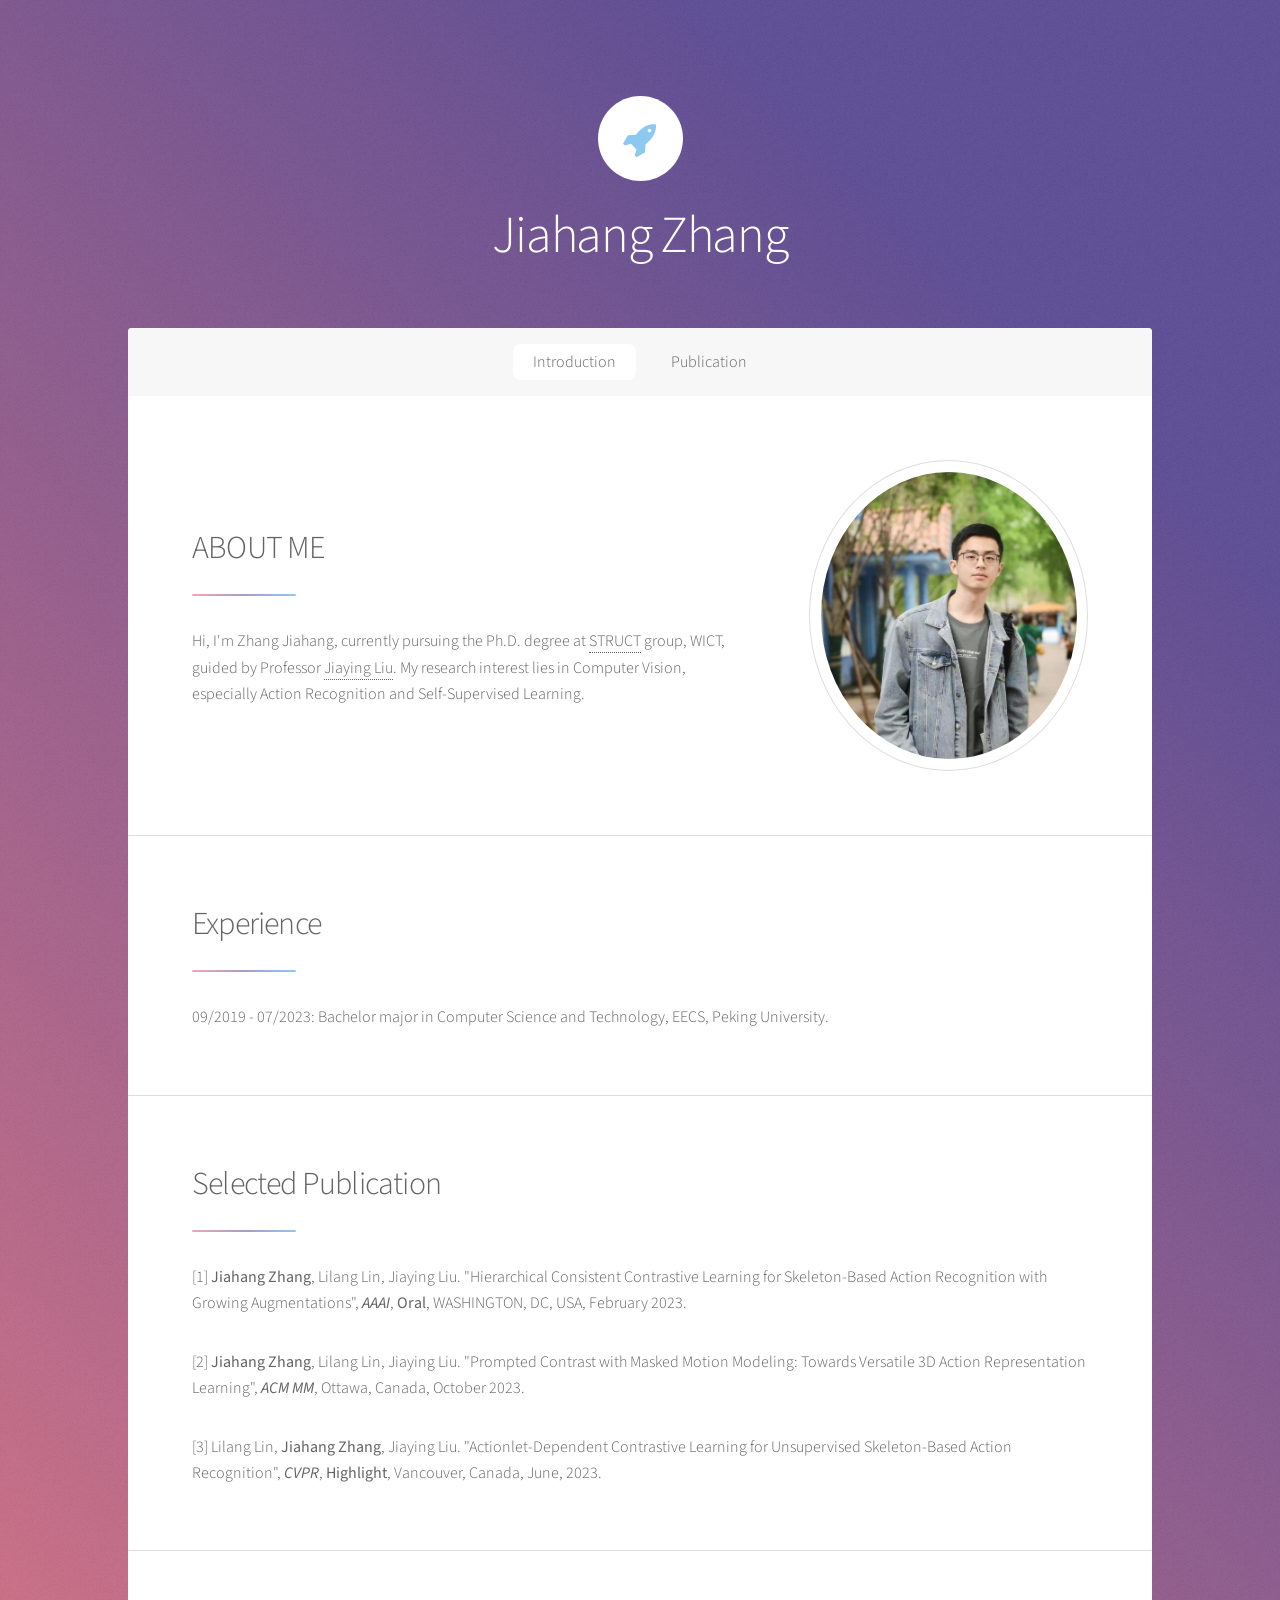
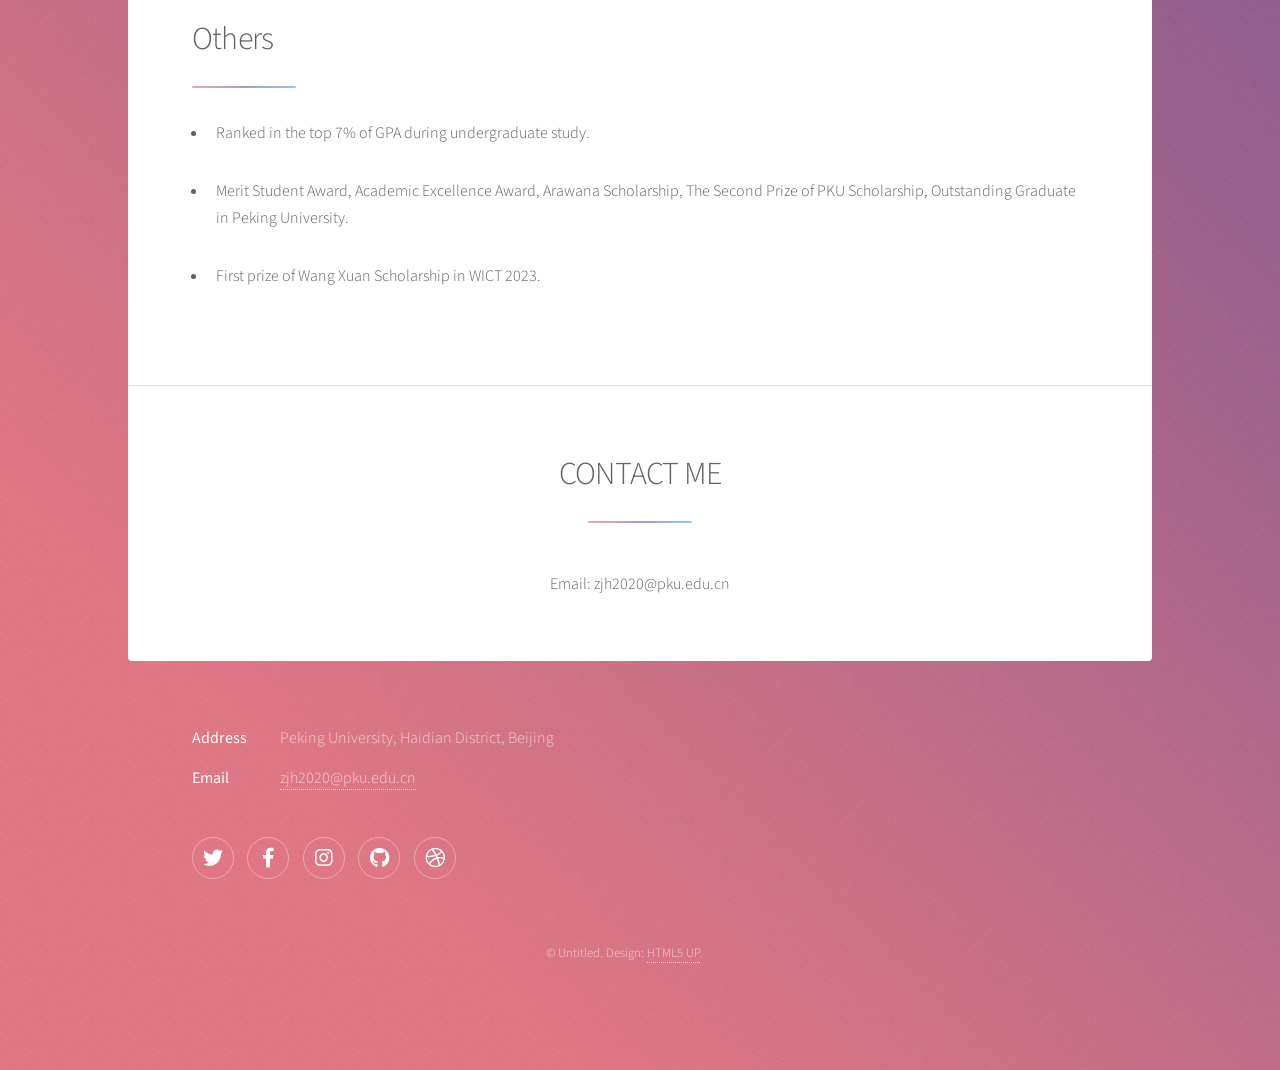
==== index.html @ 2fd0ac74 "add img" ====
<!DOCTYPE HTML>
<!--
	Stellar by HTML5 UP
	html5up.net | @ajlkn
	Free for personal and commercial use under the CCA 3.0 license (html5up.net/license)
-->
<html>
	<head>
		<title>Jiahang Zhang (张佳航) - PKU</title>
		<meta charset="utf-8" />
		<meta name="viewport" content="width=device-width, initial-scale=1, user-scalable=no" />
		<link rel="stylesheet" href="assets/css/main.css" />
		<noscript><link rel="stylesheet" href="assets/css/noscript.css" /></noscript>
	</head>
	<body class="is-preload">

		<!-- Wrapper -->
			<div id="wrapper">

				<!-- Header -->
					<header id="header" class="alt">
						<span class="logo"><img src="images/logo.svg" alt="" /></span>
						<h1>Jiahang Zhang</h1>
					</header>

				<!-- Nav -->
					<nav id="nav">
						<ul>
							<li><a href="#intro" class="active">Introduction</a></li>
							<li><a href="#pub" class="active">Publication</a></li>
						</ul>
					</nav>


				<!-- Main -->
					<div id="main">

						<!-- Introduction -->
							<section id="intro" class="main">
								<div class="spotlight">
									<div class="content">
										<header class="major">
											<h2>ABOUT ME</h2>
										</header>
										<p>Hi, I'm Zhang Jiahang, currently pursuing the Ph.D. degree at <a href="http://www.wict.pku.edu.cn/struct/">STRUCT</a> group, WICT, guided by Professor <a href="http://www.wict.pku.edu.cn/struct/people/liujiaying.html">Jiaying Liu</a>. My research interest lies in Computer Vision, especially Action Recognition and Self-Supervised Learning. </p>

									</div>
									<span class="image"><img src="images/zjh.jpg" alt="" /></span>
								</div>
							</section>
							
							<section id="exp" class="main">
								<div class="spotlight">
									<div class="content">
										<header class="major">
											<h2>Experience</h2>
										</header>
										<p>09/2019 - 07/2023: Bachelor major in Computer Science and Technology, EECS, Peking University.
										</p>
									</div>
								</div>
							</section>

							<!-- Publication -->
							<section id="pub" class="main">
								<div class="spotlight">
									<div class="content">
										<header class="major">
											<h2>Selected Publication</h2>
										</header>
										<p>[1] <b>Jiahang Zhang</b>, Lilang Lin, Jiaying Liu. "Hierarchical Consistent Contrastive Learning for Skeleton-Based Action Recognition with Growing Augmentations", <i> <b>AAAI</b></i>, <b>Oral</b>, WASHINGTON, DC, USA, February 2023.</p>

										<p>[2] <b>Jiahang Zhang</b>, Lilang Lin, Jiaying Liu. "Prompted Contrast with Masked Motion Modeling: Towards Versatile 3D Action Representation Learning", <i> <b>ACM MM</b></i>, Ottawa, Canada, October 2023.</p>

										<p>[3] Lilang Lin, <b>Jiahang Zhang</b>, Jiaying Liu. "Actionlet-Dependent Contrastive Learning for Unsupervised Skeleton-Based Action Recognition", <i> <b>CVPR</b></i>, <b>Highlight</b>, Vancouver, Canada, June, 2023.</p>


									</div>
									
								</div>
							</section>
							<section id="others" class="main">
								<div class="spotlight">
									<div class="content">
										<header class="major">
											<h2>Others</h2>
										</header>
										<ul>
											<li>
												<p>
													Ranked in the top 7% of GPA during undergraduate study.
												</p>
											</li>
											<li>
												<p>
													Merit Student Award, Academic Excellence Award, Arawana Scholarship, The Second Prize of PKU Scholarship, Outstanding Graduate in Peking University.
												</p>
											</li>
											<li>
												<p>
													First prize of Wang Xuan Scholarship in WICT 2023.
												</p>
											</li>

										</ul>
									</div>
								</div>
							</section>
						<!-- First Section -->
							<section id="first" class="main special">
								<header class="major">
									<h2>CONTACT ME</h2>
								</header>
								<p>Email: zjh2020@pku.edu.cn</p>
							</section>
				    </div>
				<!-- Footer -->
					<footer id="footer">
						<section>
							<dl class="alt">
								<dt>Address</dt>
								<dd>Peking University, Haidian District, Beijing</dd>
								<dt>Email</dt>
								<dd><a href="#">zjh2020@pku.edu.cn </a></dd>
							</dl>
							<ul class="icons">
								<li><a href="#" class="icon brands fa-twitter alt"><span class="label">Twitter</span></a></li>
								<li><a href="#" class="icon brands fa-facebook-f alt"><span class="label">Facebook</span></a></li>
								<li><a href="#" class="icon brands fa-instagram alt"><span class="label">Instagram</span></a></li>
								<li><a href="https://github.com/JHang2020?tab=repositories" class="icon brands fa-github alt"><span class="label">GitHub</span></a></li>
								<li><a href="#" class="icon brands fa-dribbble alt"><span class="label">Dribbble</span></a></li>
							</ul>
						</section>
						<p class="copyright">&copy; Untitled. Design: <a href="https://html5up.net">HTML5 UP</a>.</p>
					</footer>

			</div>

		<!-- Scripts -->
			<script src="assets/js/jquery.min.js"></script>
			<script src="assets/js/jquery.scrollex.min.js"></script>
			<script src="assets/js/jquery.scrolly.min.js"></script>
			<script src="assets/js/browser.min.js"></script>
			<script src="assets/js/breakpoints.min.js"></script>
			<script src="assets/js/util.js"></script>
			<script src="assets/js/main.js"></script>
			
	</body>
</html>
---- assets/css/main.css ----
@import url(fontawesome-all.min.css);
@import 'https://fonts.googleapis.com/css?family=Source+Sans+Pro:300,400';

/*
	Stellar by HTML5 UP
	html5up.net | @ajlkn
	Free for personal and commercial use under the CCA 3.0 license (html5up.net/license)
*/

html, body, div, span, applet, object,
iframe, h1, h2, h3, h4, h5, h6, p, blockquote,
pre, a, abbr, acronym, address, big, cite,
code, del, dfn, em, img, ins, kbd, q, s, samp,
small, strike, strong, sub, sup, tt, var, b,
u, i, center, dl, dt, dd, ol, ul, li, fieldset,
form, label, legend, table, caption, tbody,
tfoot, thead, tr, th, td, article, aside,
canvas, details, embed, figure, figcaption,
footer, header, hgroup, menu, nav, output, ruby,
section, summary, time, mark, audio, video {
	margin: 0;
	padding: 0;
	border: 0;
	font-size: 100%;
	font: inherit;
	vertical-align: baseline;}

article, aside, details, figcaption, figure,
footer, header, hgroup, menu, nav, section {
	display: block;}

body {
	line-height: 1;
}

ol, ul {
	list-style: none;
}

blockquote, q {
	quotes: none;
}

	blockquote:before, blockquote:after, q:before, q:after {
		content: '';
		content: none;
	}

table {
	border-collapse: collapse;
	border-spacing: 0;
}

body {
	-webkit-text-size-adjust: none;
}

mark {
	background-color: transparent;
	color: inherit;
}

input::-moz-focus-inner {
	border: 0;
	padding: 0;
}

input, select, textarea {
	-moz-appearance: none;
	-webkit-appearance: none;
	-ms-appearance: none;
	appearance: none;
}

/* Basic */

	@-ms-viewport {
		width: device-width;
	}

	body {
		-ms-overflow-style: scrollbar;
	}

	@media screen and (max-width: 480px) {

		html, body {
			min-width: 320px;
		}

	}

	html {
		box-sizing: border-box;
	}

	*, *:before, *:after {
		box-sizing: inherit;
	}

	body {
		background-color: #935d8c;
		background-image: url("images/overlay.png"), -moz-linear-gradient(45deg, #e37682 15%, #5f4d93 85%);
		background-image: url("images/overlay.png"), -webkit-linear-gradient(45deg, #e37682 15%, #5f4d93 85%);
		background-image: url("images/overlay.png"), -ms-linear-gradient(45deg, #e37682 15%, #5f4d93 85%);
		background-image: url("images/overlay.png"), linear-gradient(45deg, #e37682 15%, #5f4d93 85%);
	}

		body.is-preload *, body.is-preload *:before, body.is-preload *:after {
			-moz-animation: none !important;
			-webkit-animation: none !important;
			-ms-animation: none !important;
			animation: none !important;
			-moz-transition: none !important;
			-webkit-transition: none !important;
			-ms-transition: none !important;
			transition: none !important;
		}

/* Type */

	body {
		background-color: #935d8c;
		color: rgba(255, 255, 255, 0.65);
	}

	body, input, select, textarea {
		font-family: "Source Sans Pro", Helvetica, sans-serif;
		font-size: 17pt;
		font-weight: 300;
		line-height: 1.65;
	}

		@media screen and (max-width: 1680px) {

			body, input, select, textarea {
				font-size: 14pt;
			}

		}

		@media screen and (max-width: 1280px) {

			body, input, select, textarea {
				font-size: 12pt;
			}

		}

		@media screen and (max-width: 360px) {

			body, input, select, textarea {
				font-size: 11pt;
			}

		}

	a {
		-moz-transition: color 0.2s ease, border-bottom 0.2s ease;
		-webkit-transition: color 0.2s ease, border-bottom 0.2s ease;
		-ms-transition: color 0.2s ease, border-bottom 0.2s ease;
		transition: color 0.2s ease, border-bottom 0.2s ease;
		text-decoration: none;
		border-bottom: dotted 1px;
		color: inherit;
	}

		a:hover {
			border-bottom-color: transparent;
		}

	strong, b {
		font-weight: 400;
	}

	em, i {
		font-style: italic;
	}

	p {
		margin: 0 0 2em 0;
	}

		p.content {
			-moz-columns: 20em 2;
			-webkit-columns: 20em 2;
			-ms-columns: 20em 2;
			columns: 20em 2;
			-moz-column-gap: 2em;
			-webkit-column-gap: 2em;
			-ms-column-gap: 2em;
			column-gap: 2em;
			text-align: justify;
		}

	h1, h2, h3, h4, h5, h6 {
		font-weight: 300;
		line-height: 1.5;
		margin: 0 0 0.7em 0;
		letter-spacing: -0.025em;
	}

		h1 a, h2 a, h3 a, h4 a, h5 a, h6 a {
			color: inherit;
			text-decoration: none;
		}

	h1 {
		font-size: 2.5em;
		line-height: 1.2;
	}

	h2 {
		font-size: 1.5em;
	}

	h3 {
		font-size: 1.25em;
	}

	h4 {
		font-size: 1.1em;
	}

	h5 {
		font-size: 0.9em;
	}

	h6 {
		font-size: 0.7em;
	}

	@media screen and (max-width: 736px) {

		h1 {
			font-size: 2em;
		}

	}

	sub {
		font-size: 0.8em;
		position: relative;
		top: 0.5em;
	}

	sup {
		font-size: 0.8em;
		position: relative;
		top: -0.5em;
	}

	blockquote {
		border-left: solid 4px;
		font-style: italic;
		margin: 0 0 2em 0;
		padding: 0.5em 0 0.5em 2em;
	}

	code {
		border-radius: 8px;
		border: solid 1px;
		font-family: "Courier New", monospace;
		font-size: 0.9em;
		margin: 0 0.25em;
		padding: 0.25em 0.65em;
	}

	pre {
		-webkit-overflow-scrolling: touch;
		font-family: "Courier New", monospace;
		font-size: 0.9em;
		margin: 0 0 2em 0;
	}

		pre code {
			display: block;
			line-height: 1.75;
			padding: 1em 1.5em;
			overflow-x: auto;
		}

	hr {
		border: 0;
		border-bottom: solid 1px;
		margin: 2em 0;
	}

		hr.major {
			margin: 3em 0;
		}

	.align-left {
		text-align: left;
	}

	.align-center {
		text-align: center;
	}

	.align-right {
		text-align: right;
	}

	input, select, textarea {
		color: #ffffff;
	}

	a:hover {
		color: #ffffff;
	}

	strong, b {
		color: #ffffff;
	}

	h1, h2, h3, h4, h5, h6 {
		color: #ffffff;
	}

	blockquote {
		border-left-color: rgba(255, 255, 255, 0.35);
	}

	code {
		background: rgba(255, 255, 255, 0.075);
		border-color: rgba(255, 255, 255, 0.35);
	}

	hr {
		border-bottom-color: rgba(255, 255, 255, 0.35);
	}

/* Row */

	.row {
		display: flex;
		flex-wrap: wrap;
		box-sizing: border-box;
		align-items: stretch;
	}

		.row > * {
			box-sizing: border-box;
		}

		.row.gtr-uniform > * > :last-child {
			margin-bottom: 0;
		}

		.row.aln-left {
			justify-content: flex-start;
		}

		.row.aln-center {
			justify-content: center;
		}

		.row.aln-right {
			justify-content: flex-end;
		}

		.row.aln-top {
			align-items: flex-start;
		}

		.row.aln-middle {
			align-items: center;
		}

		.row.aln-bottom {
			align-items: flex-end;
		}

		.row > .imp {
			order: -1;
		}

		.row > .col-1 {
			width: 8.33333%;
		}

		.row > .off-1 {
			margin-left: 8.33333%;
		}

		.row > .col-2 {
			width: 16.66667%;
		}

		.row > .off-2 {
			margin-left: 16.66667%;
		}

		.row > .col-3 {
			width: 25%;
		}

		.row > .off-3 {
			margin-left: 25%;
		}

		.row > .col-4 {
			width: 33.33333%;
		}

		.row > .off-4 {
			margin-left: 33.33333%;
		}

		.row > .col-5 {
			width: 41.66667%;
		}

		.row > .off-5 {
			margin-left: 41.66667%;
		}

		.row > .col-6 {
			width: 50%;
		}

		.row > .off-6 {
			margin-left: 50%;
		}

		.row > .col-7 {
			width: 58.33333%;
		}

		.row > .off-7 {
			margin-left: 58.33333%;
		}

		.row > .col-8 {
			width: 66.66667%;
		}

		.row > .off-8 {
			margin-left: 66.66667%;
		}

		.row > .col-9 {
			width: 75%;
		}

		.row > .off-9 {
			margin-left: 75%;
		}

		.row > .col-10 {
			width: 83.33333%;
		}

		.row > .off-10 {
			margin-left: 83.33333%;
		}

		.row > .col-11 {
			width: 91.66667%;
		}

		.row > .off-11 {
			margin-left: 91.66667%;
		}

		.row > .col-12 {
			width: 100%;
		}

		.row > .off-12 {
			margin-left: 100%;
		}

		.row.gtr-0 {
			margin-top: 0;
			margin-left: 0em;
		}

			.row.gtr-0 > * {
				padding: 0 0 0 0em;
			}

			.row.gtr-0.gtr-uniform {
				margin-top: 0em;
			}

				.row.gtr-0.gtr-uniform > * {
					padding-top: 0em;
				}

		.row.gtr-25 {
			margin-top: 0;
			margin-left: -0.375em;
		}

			.row.gtr-25 > * {
				padding: 0 0 0 0.375em;
			}

			.row.gtr-25.gtr-uniform {
				margin-top: -0.375em;
			}

				.row.gtr-25.gtr-uniform > * {
					padding-top: 0.375em;
				}

		.row.gtr-50 {
			margin-top: 0;
			margin-left: -0.75em;
		}

			.row.gtr-50 > * {
				padding: 0 0 0 0.75em;
			}

			.row.gtr-50.gtr-uniform {
				margin-top: -0.75em;
			}

				.row.gtr-50.gtr-uniform > * {
					padding-top: 0.75em;
				}

		.row {
			margin-top: 0;
			margin-left: -1.5em;
		}

			.row > * {
				padding: 0 0 0 1.5em;
			}

			.row.gtr-uniform {
				margin-top: -1.5em;
			}

				.row.gtr-uniform > * {
					padding-top: 1.5em;
				}

		.row.gtr-150 {
			margin-top: 0;
			margin-left: -2.25em;
		}

			.row.gtr-150 > * {
				padding: 0 0 0 2.25em;
			}

			.row.gtr-150.gtr-uniform {
				margin-top: -2.25em;
			}

				.row.gtr-150.gtr-uniform > * {
					padding-top: 2.25em;
				}

		.row.gtr-200 {
			margin-top: 0;
			margin-left: -3em;
		}

			.row.gtr-200 > * {
				padding: 0 0 0 3em;
			}

			.row.gtr-200.gtr-uniform {
				margin-top: -3em;
			}

				.row.gtr-200.gtr-uniform > * {
					padding-top: 3em;
				}

		@media screen and (max-width: 1680px) {

			.row {
				display: flex;
				flex-wrap: wrap;
				box-sizing: border-box;
				align-items: stretch;
			}

				.row > * {
					box-sizing: border-box;
				}

				.row.gtr-uniform > * > :last-child {
					margin-bottom: 0;
				}

				.row.aln-left {
					justify-content: flex-start;
				}

				.row.aln-center {
					justify-content: center;
				}

				.row.aln-right {
					justify-content: flex-end;
				}

				.row.aln-top {
					align-items: flex-start;
				}

				.row.aln-middle {
					align-items: center;
				}

				.row.aln-bottom {
					align-items: flex-end;
				}

				.row > .imp-xlarge {
					order: -1;
				}

				.row > .col-1-xlarge {
					width: 8.33333%;
				}

				.row > .off-1-xlarge {
					margin-left: 8.33333%;
				}

				.row > .col-2-xlarge {
					width: 16.66667%;
				}

				.row > .off-2-xlarge {
					margin-left: 16.66667%;
				}

				.row > .col-3-xlarge {
					width: 25%;
				}

				.row > .off-3-xlarge {
					margin-left: 25%;
				}

				.row > .col-4-xlarge {
					width: 33.33333%;
				}

				.row > .off-4-xlarge {
					margin-left: 33.33333%;
				}

				.row > .col-5-xlarge {
					width: 41.66667%;
				}

				.row > .off-5-xlarge {
					margin-left: 41.66667%;
				}

				.row > .col-6-xlarge {
					width: 50%;
				}

				.row > .off-6-xlarge {
					margin-left: 50%;
				}

				.row > .col-7-xlarge {
					width: 58.33333%;
				}

				.row > .off-7-xlarge {
					margin-left: 58.33333%;
				}

				.row > .col-8-xlarge {
					width: 66.66667%;
				}

				.row > .off-8-xlarge {
					margin-left: 66.66667%;
				}

				.row > .col-9-xlarge {
					width: 75%;
				}

				.row > .off-9-xlarge {
					margin-left: 75%;
				}

				.row > .col-10-xlarge {
					width: 83.33333%;
				}

				.row > .off-10-xlarge {
					margin-left: 83.33333%;
				}

				.row > .col-11-xlarge {
					width: 91.66667%;
				}

				.row > .off-11-xlarge {
					margin-left: 91.66667%;
				}

				.row > .col-12-xlarge {
					width: 100%;
				}

				.row > .off-12-xlarge {
					margin-left: 100%;
				}

				.row.gtr-0 {
					margin-top: 0;
					margin-left: 0em;
				}

					.row.gtr-0 > * {
						padding: 0 0 0 0em;
					}

					.row.gtr-0.gtr-uniform {
						margin-top: 0em;
					}

						.row.gtr-0.gtr-uniform > * {
							padding-top: 0em;
						}

				.row.gtr-25 {
					margin-top: 0;
					margin-left: -0.375em;
				}

					.row.gtr-25 > * {
						padding: 0 0 0 0.375em;
					}

					.row.gtr-25.gtr-uniform {
						margin-top: -0.375em;
					}

						.row.gtr-25.gtr-uniform > * {
							padding-top: 0.375em;
						}

				.row.gtr-50 {
					margin-top: 0;
					margin-left: -0.75em;
				}

					.row.gtr-50 > * {
						padding: 0 0 0 0.75em;
					}

					.row.gtr-50.gtr-uniform {
						margin-top: -0.75em;
					}

						.row.gtr-50.gtr-uniform > * {
							padding-top: 0.75em;
						}

				.row {
					margin-top: 0;
					margin-left: -1.5em;
				}

					.row > * {
						padding: 0 0 0 1.5em;
					}

					.row.gtr-uniform {
						margin-top: -1.5em;
					}

						.row.gtr-uniform > * {
							padding-top: 1.5em;
						}

				.row.gtr-150 {
					margin-top: 0;
					margin-left: -2.25em;
				}

					.row.gtr-150 > * {
						padding: 0 0 0 2.25em;
					}

					.row.gtr-150.gtr-uniform {
						margin-top: -2.25em;
					}

						.row.gtr-150.gtr-uniform > * {
							padding-top: 2.25em;
						}

				.row.gtr-200 {
					margin-top: 0;
					margin-left: -3em;
				}

					.row.gtr-200 > * {
						padding: 0 0 0 3em;
					}

					.row.gtr-200.gtr-uniform {
						margin-top: -3em;
					}

						.row.gtr-200.gtr-uniform > * {
							padding-top: 3em;
						}

		}

		@media screen and (max-width: 1280px) {

			.row {
				display: flex;
				flex-wrap: wrap;
				box-sizing: border-box;
				align-items: stretch;
			}

				.row > * {
					box-sizing: border-box;
				}

				.row.gtr-uniform > * > :last-child {
					margin-bottom: 0;
				}

				.row.aln-left {
					justify-content: flex-start;
				}

				.row.aln-center {
					justify-content: center;
				}

				.row.aln-right {
					justify-content: flex-end;
				}

				.row.aln-top {
					align-items: flex-start;
				}

				.row.aln-middle {
					align-items: center;
				}

				.row.aln-bottom {
					align-items: flex-end;
				}

				.row > .imp-large {
					order: -1;
				}

				.row > .col-1-large {
					width: 8.33333%;
				}

				.row > .off-1-large {
					margin-left: 8.33333%;
				}

				.row > .col-2-large {
					width: 16.66667%;
				}

				.row > .off-2-large {
					margin-left: 16.66667%;
				}

				.row > .col-3-large {
					width: 25%;
				}

				.row > .off-3-large {
					margin-left: 25%;
				}

				.row > .col-4-large {
					width: 33.33333%;
				}

				.row > .off-4-large {
					margin-left: 33.33333%;
				}

				.row > .col-5-large {
					width: 41.66667%;
				}

				.row > .off-5-large {
					margin-left: 41.66667%;
				}

				.row > .col-6-large {
					width: 50%;
				}

				.row > .off-6-large {
					margin-left: 50%;
				}

				.row > .col-7-large {
					width: 58.33333%;
				}

				.row > .off-7-large {
					margin-left: 58.33333%;
				}

				.row > .col-8-large {
					width: 66.66667%;
				}

				.row > .off-8-large {
					margin-left: 66.66667%;
				}

				.row > .col-9-large {
					width: 75%;
				}

				.row > .off-9-large {
					margin-left: 75%;
				}

				.row > .col-10-large {
					width: 83.33333%;
				}

				.row > .off-10-large {
					margin-left: 83.33333%;
				}

				.row > .col-11-large {
					width: 91.66667%;
				}

				.row > .off-11-large {
					margin-left: 91.66667%;
				}

				.row > .col-12-large {
					width: 100%;
				}

				.row > .off-12-large {
					margin-left: 100%;
				}

				.row.gtr-0 {
					margin-top: 0;
					margin-left: 0em;
				}

					.row.gtr-0 > * {
						padding: 0 0 0 0em;
					}

					.row.gtr-0.gtr-uniform {
						margin-top: 0em;
					}

						.row.gtr-0.gtr-uniform > * {
							padding-top: 0em;
						}

				.row.gtr-25 {
					margin-top: 0;
					margin-left: -0.375em;
				}

					.row.gtr-25 > * {
						padding: 0 0 0 0.375em;
					}

					.row.gtr-25.gtr-uniform {
						margin-top: -0.375em;
					}

						.row.gtr-25.gtr-uniform > * {
							padding-top: 0.375em;
						}

				.row.gtr-50 {
					margin-top: 0;
					margin-left: -0.75em;
				}

					.row.gtr-50 > * {
						padding: 0 0 0 0.75em;
					}

					.row.gtr-50.gtr-uniform {
						margin-top: -0.75em;
					}

						.row.gtr-50.gtr-uniform > * {
							padding-top: 0.75em;
						}

				.row {
					margin-top: 0;
					margin-left: -1.5em;
				}

					.row > * {
						padding: 0 0 0 1.5em;
					}

					.row.gtr-uniform {
						margin-top: -1.5em;
					}

						.row.gtr-uniform > * {
							padding-top: 1.5em;
						}

				.row.gtr-150 {
					margin-top: 0;
					margin-left: -2.25em;
				}

					.row.gtr-150 > * {
						padding: 0 0 0 2.25em;
					}

					.row.gtr-150.gtr-uniform {
						margin-top: -2.25em;
					}

						.row.gtr-150.gtr-uniform > * {
							padding-top: 2.25em;
						}

				.row.gtr-200 {
					margin-top: 0;
					margin-left: -3em;
				}

					.row.gtr-200 > * {
						padding: 0 0 0 3em;
					}

					.row.gtr-200.gtr-uniform {
						margin-top: -3em;
					}

						.row.gtr-200.gtr-uniform > * {
							padding-top: 3em;
						}

		}

		@media screen and (max-width: 980px) {

			.row {
				display: flex;
				flex-wrap: wrap;
				box-sizing: border-box;
				align-items: stretch;
			}

				.row > * {
					box-sizing: border-box;
				}

				.row.gtr-uniform > * > :last-child {
					margin-bottom: 0;
				}

				.row.aln-left {
					justify-content: flex-start;
				}

				.row.aln-center {
					justify-content: center;
				}

				.row.aln-right {
					justify-content: flex-end;
				}

				.row.aln-top {
					align-items: flex-start;
				}

				.row.aln-middle {
					align-items: center;
				}

				.row.aln-bottom {
					align-items: flex-end;
				}

				.row > .imp-medium {
					order: -1;
				}

				.row > .col-1-medium {
					width: 8.33333%;
				}

				.row > .off-1-medium {
					margin-left: 8.33333%;
				}

				.row > .col-2-medium {
					width: 16.66667%;
				}

				.row > .off-2-medium {
					margin-left: 16.66667%;
				}

				.row > .col-3-medium {
					width: 25%;
				}

				.row > .off-3-medium {
					margin-left: 25%;
				}

				.row > .col-4-medium {
					width: 33.33333%;
				}

				.row > .off-4-medium {
					margin-left: 33.33333%;
				}

				.row > .col-5-medium {
					width: 41.66667%;
				}

				.row > .off-5-medium {
					margin-left: 41.66667%;
				}

				.row > .col-6-medium {
					width: 50%;
				}

				.row > .off-6-medium {
					margin-left: 50%;
				}

				.row > .col-7-medium {
					width: 58.33333%;
				}

				.row > .off-7-medium {
					margin-left: 58.33333%;
				}

				.row > .col-8-medium {
					width: 66.66667%;
				}

				.row > .off-8-medium {
					margin-left: 66.66667%;
				}

				.row > .col-9-medium {
					width: 75%;
				}

				.row > .off-9-medium {
					margin-left: 75%;
				}

				.row > .col-10-medium {
					width: 83.33333%;
				}

				.row > .off-10-medium {
					margin-left: 83.33333%;
				}

				.row > .col-11-medium {
					width: 91.66667%;
				}

				.row > .off-11-medium {
					margin-left: 91.66667%;
				}

				.row > .col-12-medium {
					width: 100%;
				}

				.row > .off-12-medium {
					margin-left: 100%;
				}

				.row.gtr-0 {
					margin-top: 0;
					margin-left: 0em;
				}

					.row.gtr-0 > * {
						padding: 0 0 0 0em;
					}

					.row.gtr-0.gtr-uniform {
						margin-top: 0em;
					}

						.row.gtr-0.gtr-uniform > * {
							padding-top: 0em;
						}

				.row.gtr-25 {
					margin-top: 0;
					margin-left: -0.375em;
				}

					.row.gtr-25 > * {
						padding: 0 0 0 0.375em;
					}

					.row.gtr-25.gtr-uniform {
						margin-top: -0.375em;
					}

						.row.gtr-25.gtr-uniform > * {
							padding-top: 0.375em;
						}

				.row.gtr-50 {
					margin-top: 0;
					margin-left: -0.75em;
				}

					.row.gtr-50 > * {
						padding: 0 0 0 0.75em;
					}

					.row.gtr-50.gtr-uniform {
						margin-top: -0.75em;
					}

						.row.gtr-50.gtr-uniform > * {
							padding-top: 0.75em;
						}

				.row {
					margin-top: 0;
					margin-left: -1.5em;
				}

					.row > * {
						padding: 0 0 0 1.5em;
					}

					.row.gtr-uniform {
						margin-top: -1.5em;
					}

						.row.gtr-uniform > * {
							padding-top: 1.5em;
						}

				.row.gtr-150 {
					margin-top: 0;
					margin-left: -2.25em;
				}

					.row.gtr-150 > * {
						padding: 0 0 0 2.25em;
					}

					.row.gtr-150.gtr-uniform {
						margin-top: -2.25em;
					}

						.row.gtr-150.gtr-uniform > * {
							padding-top: 2.25em;
						}

				.row.gtr-200 {
					margin-top: 0;
					margin-left: -3em;
				}

					.row.gtr-200 > * {
						padding: 0 0 0 3em;
					}

					.row.gtr-200.gtr-uniform {
						margin-top: -3em;
					}

						.row.gtr-200.gtr-uniform > * {
							padding-top: 3em;
						}

		}

		@media screen and (max-width: 736px) {

			.row {
				display: flex;
				flex-wrap: wrap;
				box-sizing: border-box;
				align-items: stretch;
			}

				.row > * {
					box-sizing: border-box;
				}

				.row.gtr-uniform > * > :last-child {
					margin-bottom: 0;
				}

				.row.aln-left {
					justify-content: flex-start;
				}

				.row.aln-center {
					justify-content: center;
				}

				.row.aln-right {
					justify-content: flex-end;
				}

				.row.aln-top {
					align-items: flex-start;
				}

				.row.aln-middle {
					align-items: center;
				}

				.row.aln-bottom {
					align-items: flex-end;
				}

				.row > .imp-small {
					order: -1;
				}

				.row > .col-1-small {
					width: 8.33333%;
				}

				.row > .off-1-small {
					margin-left: 8.33333%;
				}

				.row > .col-2-small {
					width: 16.66667%;
				}

				.row > .off-2-small {
					margin-left: 16.66667%;
				}

				.row > .col-3-small {
					width: 25%;
				}

				.row > .off-3-small {
					margin-left: 25%;
				}

				.row > .col-4-small {
					width: 33.33333%;
				}

				.row > .off-4-small {
					margin-left: 33.33333%;
				}

				.row > .col-5-small {
					width: 41.66667%;
				}

				.row > .off-5-small {
					margin-left: 41.66667%;
				}

				.row > .col-6-small {
					width: 50%;
				}

				.row > .off-6-small {
					margin-left: 50%;
				}

				.row > .col-7-small {
					width: 58.33333%;
				}

				.row > .off-7-small {
					margin-left: 58.33333%;
				}

				.row > .col-8-small {
					width: 66.66667%;
				}

				.row > .off-8-small {
					margin-left: 66.66667%;
				}

				.row > .col-9-small {
					width: 75%;
				}

				.row > .off-9-small {
					margin-left: 75%;
				}

				.row > .col-10-small {
					width: 83.33333%;
				}

				.row > .off-10-small {
					margin-left: 83.33333%;
				}

				.row > .col-11-small {
					width: 91.66667%;
				}

				.row > .off-11-small {
					margin-left: 91.66667%;
				}

				.row > .col-12-small {
					width: 100%;
				}

				.row > .off-12-small {
					margin-left: 100%;
				}

				.row.gtr-0 {
					margin-top: 0;
					margin-left: 0em;
				}

					.row.gtr-0 > * {
						padding: 0 0 0 0em;
					}

					.row.gtr-0.gtr-uniform {
						margin-top: 0em;
					}

						.row.gtr-0.gtr-uniform > * {
							padding-top: 0em;
						}

				.row.gtr-25 {
					margin-top: 0;
					margin-left: -0.25em;
				}

					.row.gtr-25 > * {
						padding: 0 0 0 0.25em;
					}

					.row.gtr-25.gtr-uniform {
						margin-top: -0.25em;
					}

						.row.gtr-25.gtr-uniform > * {
							padding-top: 0.25em;
						}

				.row.gtr-50 {
					margin-top: 0;
					margin-left: -0.5em;
				}

					.row.gtr-50 > * {
						padding: 0 0 0 0.5em;
					}

					.row.gtr-50.gtr-uniform {
						margin-top: -0.5em;
					}

						.row.gtr-50.gtr-uniform > * {
							padding-top: 0.5em;
						}

				.row {
					margin-top: 0;
					margin-left: -1em;
				}

					.row > * {
						padding: 0 0 0 1em;
					}

					.row.gtr-uniform {
						margin-top: -1em;
					}

						.row.gtr-uniform > * {
							padding-top: 1em;
						}

				.row.gtr-150 {
					margin-top: 0;
					margin-left: -1.5em;
				}

					.row.gtr-150 > * {
						padding: 0 0 0 1.5em;
					}

					.row.gtr-150.gtr-uniform {
						margin-top: -1.5em;
					}

						.row.gtr-150.gtr-uniform > * {
							padding-top: 1.5em;
						}

				.row.gtr-200 {
					margin-top: 0;
					margin-left: -2em;
				}

					.row.gtr-200 > * {
						padding: 0 0 0 2em;
					}

					.row.gtr-200.gtr-uniform {
						margin-top: -2em;
					}

						.row.gtr-200.gtr-uniform > * {
							padding-top: 2em;
						}

		}

		@media screen and (max-width: 480px) {

			.row {
				display: flex;
				flex-wrap: wrap;
				box-sizing: border-box;
				align-items: stretch;
			}

				.row > * {
					box-sizing: border-box;
				}

				.row.gtr-uniform > * > :last-child {
					margin-bottom: 0;
				}

				.row.aln-left {
					justify-content: flex-start;
				}

				.row.aln-center {
					justify-content: center;
				}

				.row.aln-right {
					justify-content: flex-end;
				}

				.row.aln-top {
					align-items: flex-start;
				}

				.row.aln-middle {
					align-items: center;
				}

				.row.aln-bottom {
					align-items: flex-end;
				}

				.row > .imp-xsmall {
					order: -1;
				}

				.row > .col-1-xsmall {
					width: 8.33333%;
				}

				.row > .off-1-xsmall {
					margin-left: 8.33333%;
				}

				.row > .col-2-xsmall {
					width: 16.66667%;
				}

				.row > .off-2-xsmall {
					margin-left: 16.66667%;
				}

				.row > .col-3-xsmall {
					width: 25%;
				}

				.row > .off-3-xsmall {
					margin-left: 25%;
				}

				.row > .col-4-xsmall {
					width: 33.33333%;
				}

				.row > .off-4-xsmall {
					margin-left: 33.33333%;
				}

				.row > .col-5-xsmall {
					width: 41.66667%;
				}

				.row > .off-5-xsmall {
					margin-left: 41.66667%;
				}

				.row > .col-6-xsmall {
					width: 50%;
				}

				.row > .off-6-xsmall {
					margin-left: 50%;
				}

				.row > .col-7-xsmall {
					width: 58.33333%;
				}

				.row > .off-7-xsmall {
					margin-left: 58.33333%;
				}

				.row > .col-8-xsmall {
					width: 66.66667%;
				}

				.row > .off-8-xsmall {
					margin-left: 66.66667%;
				}

				.row > .col-9-xsmall {
					width: 75%;
				}

				.row > .off-9-xsmall {
					margin-left: 75%;
				}

				.row > .col-10-xsmall {
					width: 83.33333%;
				}

				.row > .off-10-xsmall {
					margin-left: 83.33333%;
				}

				.row > .col-11-xsmall {
					width: 91.66667%;
				}

				.row > .off-11-xsmall {
					margin-left: 91.66667%;
				}

				.row > .col-12-xsmall {
					width: 100%;
				}

				.row > .off-12-xsmall {
					margin-left: 100%;
				}

				.row.gtr-0 {
					margin-top: 0;
					margin-left: 0em;
				}

					.row.gtr-0 > * {
						padding: 0 0 0 0em;
					}

					.row.gtr-0.gtr-uniform {
						margin-top: 0em;
					}

						.row.gtr-0.gtr-uniform > * {
							padding-top: 0em;
						}

				.row.gtr-25 {
					margin-top: 0;
					margin-left: -0.3125em;
				}

					.row.gtr-25 > * {
						padding: 0 0 0 0.3125em;
					}

					.row.gtr-25.gtr-uniform {
						margin-top: -0.3125em;
					}

						.row.gtr-25.gtr-uniform > * {
							padding-top: 0.3125em;
						}

				.row.gtr-50 {
					margin-top: 0;
					margin-left: -0.625em;
				}

					.row.gtr-50 > * {
						padding: 0 0 0 0.625em;
					}

					.row.gtr-50.gtr-uniform {
						margin-top: -0.625em;
					}

						.row.gtr-50.gtr-uniform > * {
							padding-top: 0.625em;
						}

				.row {
					margin-top: 0;
					margin-left: -1.25em;
				}

					.row > * {
						padding: 0 0 0 1.25em;
					}

					.row.gtr-uniform {
						margin-top: -1.25em;
					}

						.row.gtr-uniform > * {
							padding-top: 1.25em;
						}

				.row.gtr-150 {
					margin-top: 0;
					margin-left: -1.875em;
				}

					.row.gtr-150 > * {
						padding: 0 0 0 1.875em;
					}

					.row.gtr-150.gtr-uniform {
						margin-top: -1.875em;
					}

						.row.gtr-150.gtr-uniform > * {
							padding-top: 1.875em;
						}

				.row.gtr-200 {
					margin-top: 0;
					margin-left: -2.5em;
				}

					.row.gtr-200 > * {
						padding: 0 0 0 2.5em;
					}

					.row.gtr-200.gtr-uniform {
						margin-top: -2.5em;
					}

						.row.gtr-200.gtr-uniform > * {
							padding-top: 2.5em;
						}

		}

/* Box */

	.box {
		border-radius: 8px;
		border: solid;
		margin-bottom: 2em;
		padding: 1.5em;
	}

		.box > :last-child,
		.box > :last-child > :last-child,
		.box > :last-child > :last-child > :last-child {
			margin-bottom: 0;
		}

		.box.alt {
			border: 0;
			border-radius: 0;
			padding: 0;
		}

	.box {
		border-color: rgba(255, 255, 255, 0.35);
	}

/* Button */

	input[type="submit"],
	input[type="reset"],
	input[type="button"],
	button,
	.button {
		-moz-appearance: none;
		-webkit-appearance: none;
		-ms-appearance: none;
		appearance: none;
		-moz-transition: background-color 0.2s ease-in-out, color 0.2s ease-in-out;
		-webkit-transition: background-color 0.2s ease-in-out, color 0.2s ease-in-out;
		-ms-transition: background-color 0.2s ease-in-out, color 0.2s ease-in-out;
		transition: background-color 0.2s ease-in-out, color 0.2s ease-in-out;
		border-radius: 8px;
		border: 0;
		cursor: pointer;
		display: inline-block;
		font-weight: 300;
		height: 2.75em;
		line-height: 2.75em;
		min-width: 9.25em;
		padding: 0 1.5em;
		text-align: center;
		text-decoration: none;
		white-space: nowrap;
	}

		input[type="submit"].icon,
		input[type="reset"].icon,
		input[type="button"].icon,
		button.icon,
		.button.icon {
			padding-left: 1.35em;
		}

			input[type="submit"].icon:before,
			input[type="reset"].icon:before,
			input[type="button"].icon:before,
			button.icon:before,
			.button.icon:before {
				margin-right: 0.5em;
			}

		input[type="submit"].fit,
		input[type="reset"].fit,
		input[type="button"].fit,
		button.fit,
		.button.fit {
			width: 100%;
		}

		input[type="submit"].small,
		input[type="reset"].small,
		input[type="button"].small,
		button.small,
		.button.small {
			font-size: 0.8em;
		}

		input[type="submit"].large,
		input[type="reset"].large,
		input[type="button"].large,
		button.large,
		.button.large {
			font-size: 1.35em;
		}

		input[type="submit"].disabled, input[type="submit"]:disabled,
		input[type="reset"].disabled,
		input[type="reset"]:disabled,
		input[type="button"].disabled,
		input[type="button"]:disabled,
		button.disabled,
		button:disabled,
		.button.disabled,
		.button:disabled {
			pointer-events: none;
			opacity: 0.25;
		}

		@media screen and (max-width: 736px) {

			input[type="submit"],
			input[type="reset"],
			input[type="button"],
			button,
			.button {
				min-width: 0;
			}

		}

	input[type="submit"],
	input[type="reset"],
	input[type="button"],
	button,
	.button {
		background-color: transparent;
		box-shadow: inset 0 0 0 1px rgba(255, 255, 255, 0.35);
		color: #ffffff !important;
	}

		input[type="submit"]:hover,
		input[type="reset"]:hover,
		input[type="button"]:hover,
		button:hover,
		.button:hover {
			background-color: rgba(255, 255, 255, 0.075);
		}

		input[type="submit"]:active,
		input[type="reset"]:active,
		input[type="button"]:active,
		button:active,
		.button:active {
			background-color: rgba(255, 255, 255, 0.2);
		}

		input[type="submit"].icon:before,
		input[type="reset"].icon:before,
		input[type="button"].icon:before,
		button.icon:before,
		.button.icon:before {
			color: rgba(255, 255, 255, 0.5);
		}

		input[type="submit"].primary,
		input[type="reset"].primary,
		input[type="button"].primary,
		button.primary,
		.button.primary {
			background-color: #8cc9f0;
			color: #ffffff !important;
			box-shadow: none;
		}

			input[type="submit"].primary:hover,
			input[type="reset"].primary:hover,
			input[type="button"].primary:hover,
			button.primary:hover,
			.button.primary:hover {
				background-color: #9acff2;
			}

			input[type="submit"].primary:active,
			input[type="reset"].primary:active,
			input[type="button"].primary:active,
			button.primary:active,
			.button.primary:active {
				background-color: #7ec3ee;
			}

			input[type="submit"].primary.icon:before,
			input[type="reset"].primary.icon:before,
			input[type="button"].primary.icon:before,
			button.primary.icon:before,
			.button.primary.icon:before {
				color: #ffffff !important;
			}

/* Form */

	form {
		margin: 0 0 2em 0;
	}

	label {
		display: block;
		font-size: 0.9em;
		font-weight: 400;
		margin: 0 0 1em 0;
	}

	input[type="text"],
	input[type="password"],
	input[type="email"],
	select,
	textarea {
		-moz-appearance: none;
		-webkit-appearance: none;
		-ms-appearance: none;
		appearance: none;
		border-radius: 8px;
		border: solid 1px;
		color: inherit;
		display: block;
		outline: 0;
		padding: 0 1em;
		text-decoration: none;
		width: 100%;
	}

		input[type="text"]:invalid,
		input[type="password"]:invalid,
		input[type="email"]:invalid,
		select:invalid,
		textarea:invalid {
			box-shadow: none;
		}

	select {
		background-size: 1.25rem;
		background-repeat: no-repeat;
		background-position: calc(100% - 1rem) center;
		height: 2.75em;
		padding-right: 2.75em;
		text-overflow: ellipsis;
	}

		select:focus::-ms-value {
			background-color: transparent;
		}

		select::-ms-expand {
			display: none;
		}

	input[type="text"],
	input[type="password"],
	input[type="email"],
	select {
		height: 2.75em;
	}

	textarea {
		padding: 0.75em 1em;
	}

	input[type="checkbox"],
	input[type="radio"] {
		-moz-appearance: none;
		-webkit-appearance: none;
		-ms-appearance: none;
		appearance: none;
		display: block;
		float: left;
		margin-right: -2em;
		opacity: 0;
		width: 1em;
		z-index: -1;
	}

		input[type="checkbox"] + label,
		input[type="radio"] + label {
			text-decoration: none;
			cursor: pointer;
			display: inline-block;
			font-size: 1em;
			font-weight: 300;
			padding-left: 2.4em;
			padding-right: 0.75em;
			position: relative;
		}

			input[type="checkbox"] + label:before,
			input[type="radio"] + label:before {
				-moz-osx-font-smoothing: grayscale;
				-webkit-font-smoothing: antialiased;
				display: inline-block;
				font-style: normal;
				font-variant: normal;
				text-rendering: auto;
				line-height: 1;
				text-transform: none !important;
				font-family: 'Font Awesome 5 Free';
				font-weight: 900;
			}

			input[type="checkbox"] + label:before,
			input[type="radio"] + label:before {
				border-radius: 8px;
				border: solid 1px;
				content: '';
				display: inline-block;
				font-size: 0.8em;
				height: 2.0625em;
				left: 0;
				line-height: 2.0625em;
				position: absolute;
				text-align: center;
				top: 0;
				width: 2.0625em;
			}

		input[type="checkbox"]:checked + label:before,
		input[type="radio"]:checked + label:before {
			content: '\f00c';
		}

	input[type="checkbox"] + label:before {
		border-radius: 8px;
	}

	input[type="radio"] + label:before {
		border-radius: 100%;
	}

	::-webkit-input-placeholder {
		opacity: 1.0;
	}

	:-moz-placeholder {
		opacity: 1.0;
	}

	::-moz-placeholder {
		opacity: 1.0;
	}

	:-ms-input-placeholder {
		opacity: 1.0;
	}

	label {
		color: #ffffff;
	}

	input[type="text"],
	input[type="password"],
	input[type="email"],
	select,
	textarea {
		background-color: rgba(255, 255, 255, 0.075);
		border-color: rgba(255, 255, 255, 0.35);
	}

		input[type="text"]:focus,
		input[type="password"]:focus,
		input[type="email"]:focus,
		select:focus,
		textarea:focus {
			border-color: #8cc9f0;
			box-shadow: 0 0 0 1px #8cc9f0;
		}

	select {
		background-image: url("data:image/svg+xml;charset=utf8,%3Csvg xmlns='http://www.w3.org/2000/svg' width='40' height='40' preserveAspectRatio='none' viewBox='0 0 40 40'%3E%3Cpath d='M9.4,12.3l10.4,10.4l10.4-10.4c0.2-0.2,0.5-0.4,0.9-0.4c0.3,0,0.6,0.1,0.9,0.4l3.3,3.3c0.2,0.2,0.4,0.5,0.4,0.9 c0,0.4-0.1,0.6-0.4,0.9L20.7,31.9c-0.2,0.2-0.5,0.4-0.9,0.4c-0.3,0-0.6-0.1-0.9-0.4L4.3,17.3c-0.2-0.2-0.4-0.5-0.4-0.9 c0-0.4,0.1-0.6,0.4-0.9l3.3-3.3c0.2-0.2,0.5-0.4,0.9-0.4S9.1,12.1,9.4,12.3z' fill='rgba(255, 255, 255, 0.35)' /%3E%3C/svg%3E");
	}

		select option {
			color: #ffffff;
			background: #935d8c;
		}

	input[type="checkbox"] + label,
	input[type="radio"] + label {
		color: rgba(255, 255, 255, 0.65);
	}

		input[type="checkbox"] + label:before,
		input[type="radio"] + label:before {
			background: rgba(255, 255, 255, 0.075);
			border-color: rgba(255, 255, 255, 0.35);
		}

	input[type="checkbox"]:checked + label:before,
	input[type="radio"]:checked + label:before {
		background-color: #ffffff;
		border-color: #ffffff;
		color: #935d8c;
	}

	input[type="checkbox"]:focus + label:before,
	input[type="radio"]:focus + label:before {
		border-color: #8cc9f0;
		box-shadow: 0 0 0 1px #8cc9f0;
	}

	::-webkit-input-placeholder {
		color: rgba(255, 255, 255, 0.5) !important;
	}

	:-moz-placeholder {
		color: rgba(255, 255, 255, 0.5) !important;
	}

	::-moz-placeholder {
		color: rgba(255, 255, 255, 0.5) !important;
	}

	:-ms-input-placeholder {
		color: rgba(255, 255, 255, 0.5) !important;
	}

	.formerize-placeholder {
		color: rgba(255, 255, 255, 0.5) !important;
	}

/* Icon */

	.icon {
		text-decoration: none;
		-moz-transition: background-color 0.2s ease-in-out, color 0.2s ease-in-out;
		-webkit-transition: background-color 0.2s ease-in-out, color 0.2s ease-in-out;
		-ms-transition: background-color 0.2s ease-in-out, color 0.2s ease-in-out;
		transition: background-color 0.2s ease-in-out, color 0.2s ease-in-out;
		border-bottom: none;
		position: relative;
	}

		.icon:before {
			-moz-osx-font-smoothing: grayscale;
			-webkit-font-smoothing: antialiased;
			display: inline-block;
			font-style: normal;
			font-variant: normal;
			text-rendering: auto;
			line-height: 1;
			text-transform: none !important;
			font-family: 'Font Awesome 5 Free';
			font-weight: 400;
		}

		.icon > .label {
			display: none;
		}

		.icon:before {
			line-height: solid;
		}

		.icon.solid:before {
			font-weight: 900;
		}

		.icon.brands:before {
			font-family: 'Font Awesome 5 Brands';
		}

		.icon.major {
			border: solid 1px;
			display: inline-block;
			border-radius: 100%;
			padding: 0.65em;
			margin: 0 0 2em 0;
			cursor: default;
		}

			.icon.major:before {
				display: inline-block;
				font-size: 6.25rem;
				width: 2.25em;
				height: 2.25em;
				line-height: 2.2em;
				border-radius: 100%;
				border: solid 1px;
				text-align: center;
			}

		.icon.alt {
			display: inline-block;
			border: solid 1px;
			border-radius: 100%;
		}

			.icon.alt:before {
				display: block;
				font-size: 1.25em;
				width: 2em;
				height: 2em;
				text-align: center;
				line-height: 2em;
			}

		.icon.style1 {
			color: #efa8b0;
		}

		.icon.style2 {
			color: #c79cc8;
		}

		.icon.style3 {
			color: #a89cc8;
		}

		.icon.style4 {
			color: #9bb2e1;
		}

		.icon.style5 {
			color: #8cc9f0;
		}

		@media screen and (max-width: 1680px) {

			.icon.major:before {
				font-size: 5.5rem;
			}

		}

		@media screen and (max-width: 1280px) {

			.icon.major:before {
				font-size: 4.75rem;
			}

		}

		@media screen and (max-width: 736px) {

			.icon.major {
				margin: 0 0 1.5em 0;
				padding: 0.35em;
			}

				.icon.major:before {
					font-size: 3.5rem;
				}

		}

	.icon.major {
		border-color: rgba(255, 255, 255, 0.35);
	}

		.icon.major:before {
			border-color: rgba(255, 255, 255, 0.35);
		}

	.icon.alt {
		border-color: rgba(255, 255, 255, 0.35);
		color: #ffffff;
	}

		.icon.alt:hover {
			background-color: rgba(255, 255, 255, 0.075);
		}

		.icon.alt:active {
			background-color: rgba(255, 255, 255, 0.2);
		}

/* Image */

	.image {
		border-radius: 8px;
		border: 0;
		display: inline-block;
		position: relative;
	}

		.image img {
			border-radius: 8px;
			display: block;
		}

		.image.left, .image.right {
			max-width: 40%;
		}

			.image.left img, .image.right img {
				width: 100%;
			}

		.image.left {
			float: left;
			margin: 0 1.5em 1em 0;
			top: 0.25em;
		}

		.image.right {
			float: right;
			margin: 0 0 1em 1.5em;
			top: 0.25em;
		}

		.image.fit {
			display: block;
			margin: 0 0 2em 0;
			width: 100%;
		}

			.image.fit img {
				width: 100%;
			}

		.image.main {
			display: block;
			margin: 0 0 3em 0;
			width: 100%;
		}

			.image.main img {
				width: 100%;
			}

/* List */

	ol {
		list-style: decimal;
		margin: 0 0 2em 0;
		padding-left: 1.25em;
	}

		ol li {
			padding-left: 0.25em;
		}

	ul {
		list-style: disc;
		margin: 0 0 2em 0;
		padding-left: 1em;
	}

		ul li {
			padding-left: 0.5em;
		}

		ul.alt {
			list-style: none;
			padding-left: 0;
		}

			ul.alt li {
				border-top: solid 1px;
				padding: 0.5em 0;
			}

				ul.alt li:first-child {
					border-top: 0;
					padding-top: 0;
				}

	dl {
		margin: 0 0 2em 0;
	}

		dl dt {
			display: block;
			font-weight: 400;
			margin: 0 0 1em 0;
		}

		dl dd {
			margin-left: 2em;
		}

		dl.alt dt {
			display: block;
			width: 3em;
			margin: 0;
			clear: left;
			float: left;
		}

		dl.alt dd {
			margin: 0 0 0.85em 5.5em;
		}

		dl.alt:after {
			content: '';
			display: block;
			clear: both;
		}

	ul.alt li {
		border-top-color: rgba(255, 255, 255, 0.35);
	}

	dl dt {
		color: #ffffff;
	}

/* Actions */

	ul.actions {
		display: -moz-flex;
		display: -webkit-flex;
		display: -ms-flex;
		display: flex;
		cursor: default;
		list-style: none;
		margin-left: -1em;
		padding-left: 0;
	}

		ul.actions li {
			padding: 0 0 0 1em;
			vertical-align: middle;
		}

		ul.actions.special {
			-moz-justify-content: center;
			-webkit-justify-content: center;
			-ms-justify-content: center;
			justify-content: center;
			width: 100%;
			margin-left: 0;
		}

			ul.actions.special li:first-child {
				padding-left: 0;
			}

		ul.actions.stacked {
			-moz-flex-direction: column;
			-webkit-flex-direction: column;
			-ms-flex-direction: column;
			flex-direction: column;
			margin-left: 0;
		}

			ul.actions.stacked li {
				padding: 1.3em 0 0 0;
			}

				ul.actions.stacked li:first-child {
					padding-top: 0;
				}

		ul.actions.fit {
			width: calc(100% + 1em);
		}

			ul.actions.fit li {
				-moz-flex-grow: 1;
				-webkit-flex-grow: 1;
				-ms-flex-grow: 1;
				flex-grow: 1;
				-moz-flex-shrink: 1;
				-webkit-flex-shrink: 1;
				-ms-flex-shrink: 1;
				flex-shrink: 1;
				width: 100%;
			}

				ul.actions.fit li > * {
					width: 100%;
				}

			ul.actions.fit.stacked {
				width: 100%;
			}

		@media screen and (max-width: 480px) {

			ul.actions:not(.fixed) {
				-moz-flex-direction: column;
				-webkit-flex-direction: column;
				-ms-flex-direction: column;
				flex-direction: column;
				margin-left: 0;
				width: 100% !important;
			}

				ul.actions:not(.fixed) li {
					-moz-flex-grow: 1;
					-webkit-flex-grow: 1;
					-ms-flex-grow: 1;
					flex-grow: 1;
					-moz-flex-shrink: 1;
					-webkit-flex-shrink: 1;
					-ms-flex-shrink: 1;
					flex-shrink: 1;
					padding: 1em 0 0 0;
					text-align: center;
					width: 100%;
				}

					ul.actions:not(.fixed) li > * {
						width: 100%;
					}

					ul.actions:not(.fixed) li:first-child {
						padding-top: 0;
					}

					ul.actions:not(.fixed) li input[type="submit"],
					ul.actions:not(.fixed) li input[type="reset"],
					ul.actions:not(.fixed) li input[type="button"],
					ul.actions:not(.fixed) li button,
					ul.actions:not(.fixed) li .button {
						width: 100%;
					}

						ul.actions:not(.fixed) li input[type="submit"].icon:before,
						ul.actions:not(.fixed) li input[type="reset"].icon:before,
						ul.actions:not(.fixed) li input[type="button"].icon:before,
						ul.actions:not(.fixed) li button.icon:before,
						ul.actions:not(.fixed) li .button.icon:before {
							margin-left: -0.5rem;
						}

		}

/* Icons */

	ul.icons {
		cursor: default;
		list-style: none;
		padding-left: 0;
	}

		ul.icons li {
			display: inline-block;
			padding: 0 0.65em 0 0;
		}

			ul.icons li:last-child {
				padding-right: 0 !important;
			}

/* Section/Article */

	section.special, article.special {
		text-align: center;
	}

	header.major {
		margin-bottom: 3em;
	}

		header.major h2 {
			font-size: 2em;
		}

			header.major h2:after {
				display: block;
				content: '';
				width: 3.25em;
				height: 2px;
				margin: 0.7em 0 1em 0;
				border-radius: 2px;
			}

				section.special header.major h2:after, article.special header.major h2:after {
					margin-left: auto;
					margin-right: auto;
				}

		header.major p {
			font-size: 1.25em;
			letter-spacing: -0.025em;
		}

		header.major.special {
			text-align: center;
		}

			header.major.special h2:after {
				margin-left: auto;
				margin-right: auto;
			}

	footer.major {
		margin-top: 3em;
	}

	@media screen and (max-width: 736px) {

		header.major {
			margin-bottom: 0;
		}

			header.major h2 {
				font-size: 1.5em;
			}

			header.major p {
				font-size: 1em;
				letter-spacing: 0;
			}

				header.major p br {
					display: none;
				}

		footer.major {
			margin-top: 0;
		}

	}

	header.major h2:after {
		background-color: rgba(255, 255, 255, 0.35);
	}

/* Table */

	.table-wrapper {
		-webkit-overflow-scrolling: touch;
		overflow-x: auto;
	}

	table {
		margin: 0 0 2em 0;
		width: 100%;
	}

		table tbody tr {
			border: solid 1px;
			border-left: 0;
			border-right: 0;
		}

		table td {
			padding: 0.75em 0.75em;
		}

		table th {
			font-size: 0.9em;
			font-weight: 400;
			padding: 0 0.75em 0.75em 0.75em;
			text-align: left;
		}

		table thead {
			border-bottom: solid 2px;
		}

		table tfoot {
			border-top: solid 2px;
		}

		table.alt {
			border-collapse: separate;
		}

			table.alt tbody tr td {
				border: solid 1px;
				border-left-width: 0;
				border-top-width: 0;
			}

				table.alt tbody tr td:first-child {
					border-left-width: 1px;
				}

			table.alt tbody tr:first-child td {
				border-top-width: 1px;
			}

			table.alt thead {
				border-bottom: 0;
			}

			table.alt tfoot {
				border-top: 0;
			}

	table tbody tr {
		border-color: rgba(255, 255, 255, 0.35);
	}

		table tbody tr:nth-child(2n + 1) {
			background-color: rgba(255, 255, 255, 0.075);
		}

	table th {
		color: #ffffff;
	}

	table thead {
		border-bottom-color: rgba(255, 255, 255, 0.35);
	}

	table tfoot {
		border-top-color: rgba(255, 255, 255, 0.35);
	}

	table.alt tbody tr td {
		border-color: rgba(255, 255, 255, 0.35);
	}

/* Features */

	.features {
		display: -moz-flex;
		display: -webkit-flex;
		display: -ms-flex;
		display: flex;
		-moz-flex-wrap: wrap;
		-webkit-flex-wrap: wrap;
		-ms-flex-wrap: wrap;
		flex-wrap: wrap;
		-moz-justify-content: center;
		-webkit-justify-content: center;
		-ms-justify-content: center;
		justify-content: center;
		width: calc(100% + 2em);
		margin: 0 0 3em -2em;
		padding: 0;
		list-style: none;
	}

		.features li {
			width: calc(33.33333% - 2em);
			margin-left: 2em;
			margin-top: 3em;
			padding: 0;
		}

			.features li:nth-child(1), .features li:nth-child(2), .features li:nth-child(3) {
				margin-top: 0;
			}

			.features li > :last-child {
				margin-bottom: 0;
			}

		@media screen and (max-width: 980px) {

			.features li {
				width: calc(50% - 2em);
			}

				.features li:nth-child(3) {
					margin-top: 3em;
				}

		}

		@media screen and (max-width: 736px) {

			.features {
				width: 100%;
				margin: 0 0 2em 0;
			}

				.features li {
					width: 100%;
					margin-left: 0;
					margin-top: 2em;
				}

					.features li:nth-child(2), .features li:nth-child(3) {
						margin-top: 2em;
					}

		}

/* Statistics */

	.statistics {
		display: -moz-flex;
		display: -webkit-flex;
		display: -ms-flex;
		display: flex;
		width: 100%;
		margin: 0 0 3em 0;
		padding: 0;
		list-style: none;
		cursor: default;
	}

		.statistics li {
			-moz-flex: 1;
			-webkit-flex: 1;
			-ms-flex: 1;
			flex: 1;
			padding: 1.5em;
			color: #ffffff;
			text-align: center;
		}

			.statistics li.style1 {
				background-color: #efa8b0;
			}

			.statistics li.style2 {
				background-color: #c79cc8;
			}

			.statistics li.style3 {
				background-color: #a89cc8;
			}

			.statistics li.style4 {
				background-color: #9bb2e1;
			}

			.statistics li.style5 {
				background-color: #8cc9f0;
			}

			.statistics li strong, .statistics li b {
				display: block;
				font-size: 2em;
				line-height: 1.1;
				color: inherit !important;
				font-weight: 300;
				letter-spacing: -0.025em;
			}

			.statistics li:first-child {
				border-top-left-radius: 8px;
				border-bottom-left-radius: 8px;
			}

			.statistics li:last-child {
				border-top-right-radius: 8px;
				border-bottom-right-radius: 8px;
			}

			.statistics li .icon {
				display: inline-block;
			}

				.statistics li .icon:before {
					font-size: 2.75rem;
					line-height: 1.3;
				}

		@media screen and (max-width: 980px) {

			.statistics li strong, .statistics li b {
				font-size: 1.5em;
			}

		}

		@media screen and (max-width: 736px) {

			.statistics {
				display: block;
				width: 20em;
				max-width: 100%;
				margin: 0 auto 2em auto;
			}

				.statistics li:first-child {
					border-bottom-left-radius: 0;
					border-top-right-radius: 8px;
				}

				.statistics li:last-child {
					border-top-right-radius: 0;
					border-bottom-left-radius: 8px;
				}

				.statistics li .icon:before {
					font-size: 3.75rem;
				}

				.statistics li strong, .statistics li b {
					font-size: 2.5em;
				}

		}

/* Spotlight */

	.spotlight {
		display: -moz-flex;
		display: -webkit-flex;
		display: -ms-flex;
		display: flex;
		-moz-align-items: center;
		-webkit-align-items: center;
		-ms-align-items: center;
		align-items: center;
		margin: 0 0 2em 0;
	}

		.spotlight .content {
			-moz-flex: 1;
			-webkit-flex: 1;
			-ms-flex: 1;
			flex: 1;
		}

			.spotlight .content > :last-child {
				margin-bottom: 0;
			}

			.spotlight .content header.major {
				margin: 0 0 2em 0;
			}

		.spotlight .image {
			display: inline-block;
			margin-left: 4em;
			padding: 0.65em;
			border-radius: 100%;
			border: solid 1px;
		}

			.spotlight .image img {
				display: block;
				border-radius: 100%;
				width: 16em;
			}

		@media screen and (max-width: 980px) {

			.spotlight {
				-moz-flex-direction: column-reverse;
				-webkit-flex-direction: column-reverse;
				-ms-flex-direction: column-reverse;
				flex-direction: column-reverse;
				text-align: center;
			}

				.spotlight .content {
					-moz-flex: 0 1 auto;
					-webkit-flex: 0 1 auto;
					-ms-flex: 0 1 auto;
					flex: 0 1 auto;
					width: 100%;
				}

					.spotlight .content header.major h2:after {
						margin-left: auto;
						margin-right: auto;
					}

					.spotlight .content .actions {
						-moz-justify-content: center;
						-webkit-justify-content: center;
						-ms-justify-content: center;
						justify-content: center;
						width: calc(100% + 1em);
					}

				.spotlight .image {
					-moz-flex: 0 1 auto;
					-webkit-flex: 0 1 auto;
					-ms-flex: 0 1 auto;
					flex: 0 1 auto;
					margin-left: 0;
					margin-bottom: 2em;
				}

		}

		@media screen and (max-width: 736px) {

			.spotlight .image {
				padding: 0.35em;
			}

				.spotlight .image img {
					width: 12em;
				}

		}

	.spotlight .image {
		border-color: rgba(255, 255, 255, 0.35);
	}

/* Header */

	#header {
		padding: 5em 5em 1em 5em ;
		text-align: center;
	}

		#header h1 {
			margin: 0 0 0.25em 0;
		}

		#header p {
			font-size: 1.25em;
			letter-spacing: -0.025em;
		}

		#header.alt {
			padding: 7em 5em 4em 5em ;
		}

			#header.alt h1 {
				font-size: 3.25em;
			}

			#header.alt > * {
				-moz-transition: opacity 3s ease;
				-webkit-transition: opacity 3s ease;
				-ms-transition: opacity 3s ease;
				transition: opacity 3s ease;
				-moz-transition-delay: 0.5s;
				-webkit-transition-delay: 0.5s;
				-ms-transition-delay: 0.5s;
				transition-delay: 0.5s;
				opacity: 1;
			}

			#header.alt .logo {
				-moz-transition: opacity 1.25s ease, -moz-transform 0.5s ease;
				-webkit-transition: opacity 1.25s ease, -webkit-transform 0.5s ease;
				-ms-transition: opacity 1.25s ease, -ms-transform 0.5s ease;
				transition: opacity 1.25s ease, transform 0.5s ease;
				-moz-transition-delay: 0s;
				-webkit-transition-delay: 0s;
				-ms-transition-delay: 0s;
				transition-delay: 0s;
				display: block;
				margin: 0 0 1.5em 0;
			}

				#header.alt .logo img {
					display: block;
					margin: 0 auto;
					max-width: 75%;
				}

		@media screen and (max-width: 1280px) {

			#header {
				padding: 4em 4em 0.1em 4em ;
			}

				#header.alt {
					padding: 6em 4em 3em 4em ;
				}

		}

		@media screen and (max-width: 980px) {

			#header {
				padding: 4em 3em 0.1em 3em ;
			}

				#header.alt {
					padding: 5em 3em 2em 3em ;
				}

		}

		@media screen and (max-width: 736px) {

			#header {
				padding: 3em 2em 0.1em 2em ;
			}

				#header p {
					font-size: 1em;
					letter-spacing: 0;
				}

					#header p br {
						display: none;
					}

				#header.alt {
					padding: 4em 2em 1em 2em ;
				}

					#header.alt h1 {
						font-size: 2.5em;
					}

		}

		@media screen and (max-width: 480px) {

			#header {
				padding: 3em 1.5em 0.1em 1.5em ;
			}

				#header.alt {
					padding: 4em 1.5em 1em 1.5em ;
				}

		}

		@media screen and (max-width: 360px) {

			#header {
				padding: 2.5em 1em 0.1em 1em ;
			}

				#header.alt {
					padding: 3.5em 1em 0.5em 1em ;
				}

		}

		body.is-preload #header.alt > * {
			opacity: 0;
		}

		body.is-preload #header.alt .logo {
			-moz-transform: scale(0.8) rotate(-30deg);
			-webkit-transform: scale(0.8) rotate(-30deg);
			-ms-transform: scale(0.8) rotate(-30deg);
			transform: scale(0.8) rotate(-30deg);
		}

/* Nav */

	#nav {
		-moz-transition: background-color 0.2s ease, border-top-left-radius 0.2s ease, border-top-right-radius 0.2s ease, padding 0.2s ease;
		-webkit-transition: background-color 0.2s ease, border-top-left-radius 0.2s ease, border-top-right-radius 0.2s ease, padding 0.2s ease;
		-ms-transition: background-color 0.2s ease, border-top-left-radius 0.2s ease, border-top-right-radius 0.2s ease, padding 0.2s ease;
		transition: background-color 0.2s ease, border-top-left-radius 0.2s ease, border-top-right-radius 0.2s ease, padding 0.2s ease;
		background-color: #ffffff;
		color: #636363;
		position: absolute;
		width: 64em;
		max-width: calc(100% - 4em);
		padding: 1em;
		background-color: #f7f7f7;
		border-top-left-radius: 0.25em;
		border-top-right-radius: 0.25em;
		cursor: default;
		text-align: center;
	}

		#nav input, #nav select, #nav textarea {
			color: #636363;
		}

		#nav a:hover {
			color: #636363;
		}

		#nav strong, #nav b {
			color: #636363;
		}

		#nav h1, #nav h2, #nav h3, #nav h4, #nav h5, #nav h6 {
			color: #636363;
		}

		#nav blockquote {
			border-left-color: #dddddd;
		}

		#nav code {
			background: rgba(222, 222, 222, 0.25);
			border-color: #dddddd;
		}

		#nav hr {
			border-bottom-color: #dddddd;
		}

		#nav + #main {
			padding-top: 4.25em;
		}

		#nav ul {
			margin: 0;
			padding: 0;
			list-style: none;
		}

			#nav ul li {
				-moz-transition: margin 0.2s ease;
				-webkit-transition: margin 0.2s ease;
				-ms-transition: margin 0.2s ease;
				transition: margin 0.2s ease;
				display: inline-block;
				margin: 0 0.35em;
				padding: 0;
				vertical-align: middle;
			}

				#nav ul li a {
					-moz-transition: font-size 0.2s ease;
					-webkit-transition: font-size 0.2s ease;
					-ms-transition: font-size 0.2s ease;
					transition: font-size 0.2s ease;
					display: inline-block;
					height: 2.25em;
					line-height: 2.25em;
					padding: 0 1.25em;
					border: 0;
					border-radius: 8px;
					box-shadow: inset 0 0 0 1px transparent;
				}

					#nav ul li a:hover {
						background-color: rgba(222, 222, 222, 0.25);
					}

					#nav ul li a.active {
						background-color: #ffffff;
						box-shadow: none;
					}

		#nav.alt {
			position: fixed;
			top: 0;
			padding: 0.5em 1em;
			background-color: rgba(247, 247, 247, 0.95);
			border-top-left-radius: 0;
			border-top-right-radius: 0;
			z-index: 10000;
		}

			#nav.alt ul li {
				margin: 0 0.175em;
			}

				#nav.alt ul li a {
					font-size: 0.9em;
				}

		@media screen and (max-width: 736px) {

			#nav {
				display: none;
			}

				#nav + #main {
					padding-top: 0;
				}

		}

/* Main */

	#main {
		background-color: #ffffff;
		color: #636363;
		border-radius: 0.25em;
	}

		#main input, #main select, #main textarea {
			color: #636363;
		}

		#main a:hover {
			color: #636363;
		}

		#main strong, #main b {
			color: #636363;
		}

		#main h1, #main h2, #main h3, #main h4, #main h5, #main h6 {
			color: #636363;
		}

		#main blockquote {
			border-left-color: #dddddd;
		}

		#main code {
			background: rgba(222, 222, 222, 0.25);
			border-color: #dddddd;
		}

		#main hr {
			border-bottom-color: #dddddd;
		}

		#main .box {
			border-color: #dddddd;
		}

		#main input[type="submit"],
		#main input[type="reset"],
		#main input[type="button"],
		#main button,
		#main .button {
			background-color: transparent;
			box-shadow: inset 0 0 0 1px #dddddd;
			color: #636363 !important;
		}

			#main input[type="submit"]:hover,
			#main input[type="reset"]:hover,
			#main input[type="button"]:hover,
			#main button:hover,
			#main .button:hover {
				background-color: rgba(222, 222, 222, 0.25);
			}

			#main input[type="submit"]:active,
			#main input[type="reset"]:active,
			#main input[type="button"]:active,
			#main button:active,
			#main .button:active {
				background-color: rgba(222, 222, 222, 0.5);
			}

			#main input[type="submit"].icon:before,
			#main input[type="reset"].icon:before,
			#main input[type="button"].icon:before,
			#main button.icon:before,
			#main .button.icon:before {
				color: rgba(99, 99, 99, 0.25);
			}

			#main input[type="submit"].primary,
			#main input[type="reset"].primary,
			#main input[type="button"].primary,
			#main button.primary,
			#main .button.primary {
				background-color: #8cc9f0;
				color: #ffffff !important;
				box-shadow: none;
			}

				#main input[type="submit"].primary:hover,
				#main input[type="reset"].primary:hover,
				#main input[type="button"].primary:hover,
				#main button.primary:hover,
				#main .button.primary:hover {
					background-color: #9acff2;
				}

				#main input[type="submit"].primary:active,
				#main input[type="reset"].primary:active,
				#main input[type="button"].primary:active,
				#main button.primary:active,
				#main .button.primary:active {
					background-color: #7ec3ee;
				}

				#main input[type="submit"].primary.icon:before,
				#main input[type="reset"].primary.icon:before,
				#main input[type="button"].primary.icon:before,
				#main button.primary.icon:before,
				#main .button.primary.icon:before {
					color: #ffffff !important;
				}

		#main label {
			color: #636363;
		}

		#main input[type="text"],
		#main input[type="password"],
		#main input[type="email"],
		#main select,
		#main textarea {
			background-color: rgba(222, 222, 222, 0.25);
			border-color: #dddddd;
		}

			#main input[type="text"]:focus,
			#main input[type="password"]:focus,
			#main input[type="email"]:focus,
			#main select:focus,
			#main textarea:focus {
				border-color: #8cc9f0;
				box-shadow: 0 0 0 1px #8cc9f0;
			}

		#main select {
			background-image: url("data:image/svg+xml;charset=utf8,%3Csvg xmlns='http://www.w3.org/2000/svg' width='40' height='40' preserveAspectRatio='none' viewBox='0 0 40 40'%3E%3Cpath d='M9.4,12.3l10.4,10.4l10.4-10.4c0.2-0.2,0.5-0.4,0.9-0.4c0.3,0,0.6,0.1,0.9,0.4l3.3,3.3c0.2,0.2,0.4,0.5,0.4,0.9 c0,0.4-0.1,0.6-0.4,0.9L20.7,31.9c-0.2,0.2-0.5,0.4-0.9,0.4c-0.3,0-0.6-0.1-0.9-0.4L4.3,17.3c-0.2-0.2-0.4-0.5-0.4-0.9 c0-0.4,0.1-0.6,0.4-0.9l3.3-3.3c0.2-0.2,0.5-0.4,0.9-0.4S9.1,12.1,9.4,12.3z' fill='%23dddddd' /%3E%3C/svg%3E");
		}

			#main select option {
				color: #636363;
				background: #ffffff;
			}

		#main input[type="checkbox"] + label,
		#main input[type="radio"] + label {
			color: #636363;
		}

			#main input[type="checkbox"] + label:before,
			#main input[type="radio"] + label:before {
				background: rgba(222, 222, 222, 0.25);
				border-color: #dddddd;
			}

		#main input[type="checkbox"]:checked + label:before,
		#main input[type="radio"]:checked + label:before {
			background-color: #636363;
			border-color: #636363;
			color: #ffffff;
		}

		#main input[type="checkbox"]:focus + label:before,
		#main input[type="radio"]:focus + label:before {
			border-color: #8cc9f0;
			box-shadow: 0 0 0 1px #8cc9f0;
		}

		#main ::-webkit-input-placeholder {
			color: rgba(99, 99, 99, 0.25) !important;
		}

		#main :-moz-placeholder {
			color: rgba(99, 99, 99, 0.25) !important;
		}

		#main ::-moz-placeholder {
			color: rgba(99, 99, 99, 0.25) !important;
		}

		#main :-ms-input-placeholder {
			color: rgba(99, 99, 99, 0.25) !important;
		}

		#main .formerize-placeholder {
			color: rgba(99, 99, 99, 0.25) !important;
		}

		#main .icon.major {
			border-color: #dddddd;
		}

			#main .icon.major:before {
				border-color: #dddddd;
			}

		#main .icon.alt {
			border-color: #dddddd;
			color: #636363;
		}

			#main .icon.alt:hover {
				background-color: rgba(222, 222, 222, 0.25);
			}

			#main .icon.alt:active {
				background-color: rgba(222, 222, 222, 0.5);
			}

		#main ul.alt li {
			border-top-color: #dddddd;
		}

		#main dl dt {
			color: #636363;
		}

		#main header.major h2:after {
			background-color: #dddddd;
			background-image: -moz-linear-gradient(90deg, #efa8b0, #a89cc8, #8cc9f0);
			background-image: -webkit-linear-gradient(90deg, #efa8b0, #a89cc8, #8cc9f0);
			background-image: -ms-linear-gradient(90deg, #efa8b0, #a89cc8, #8cc9f0);
			background-image: linear-gradient(90deg, #efa8b0, #a89cc8, #8cc9f0);
		}

		#main table tbody tr {
			border-color: #dddddd;
		}

			#main table tbody tr:nth-child(2n + 1) {
				background-color: rgba(222, 222, 222, 0.25);
			}

		#main table th {
			color: #636363;
		}

		#main table thead {
			border-bottom-color: #dddddd;
		}

		#main table tfoot {
			border-top-color: #dddddd;
		}

		#main table.alt tbody tr td {
			border-color: #dddddd;
		}

		#main .spotlight .image {
			border-color: #dddddd;
		}

		#main > .main {
			padding: 5em 5em 3em 5em ;
			border-top: solid 1px #dddddd;
		}

			#main > .main:first-child {
				border-top: 0;
			}

			#main > .main > .image.main:first-child {
				margin: -5em 0 5em -5em;
				width: calc(100% + 10em);
				border-top-right-radius: 0.25em;
				border-top-left-radius: 0.25em;
				border-bottom-right-radius: 0;
				border-bottom-left-radius: 0;
			}

				#main > .main > .image.main:first-child img {
					border-top-right-radius: 0.25em;
					border-top-left-radius: 0.25em;
					border-bottom-right-radius: 0;
					border-bottom-left-radius: 0;
				}

		@media screen and (max-width: 1280px) {

			#main > .main {
				padding: 4em 4em 2em 4em ;
			}

				#main > .main > .image.main:first-child {
					margin: -4em 0 4em -4em;
					width: calc(100% + 8em);
				}

		}

		@media screen and (max-width: 980px) {

			#main > .main {
				padding: 4em 3em 2em 3em ;
			}

				#main > .main > .image.main:first-child {
					margin: -4em 0 4em -3em;
					width: calc(100% + 6em);
				}

		}

		@media screen and (max-width: 736px) {

			#main > .main {
				padding: 3em 2em 1em 2em ;
			}

				#main > .main > .image.main:first-child {
					margin: -3em 0 2em -2em;
					width: calc(100% + 4em);
				}

		}

		@media screen and (max-width: 480px) {

			#main > .main {
				padding: 3em 1.5em 1em 1.5em ;
			}

				#main > .main > .image.main:first-child {
					margin: -3em 0 1.5em -1.5em;
					width: calc(100% + 3em);
				}

		}

		@media screen and (max-width: 360px) {

			#main {
				border-radius: 0;
			}

				#main > .main {
					padding: 2.5em 1em 0.5em 1em ;
				}

					#main > .main > .image.main:first-child {
						margin: -2.5em 0 1.5em -1em;
						width: calc(100% + 2em);
						border-radius: 0;
					}

						#main > .main > .image.main:first-child img {
							border-radius: 0;
						}

		}

/* Footer */

	#footer {
		display: -moz-flex;
		display: -webkit-flex;
		display: -ms-flex;
		display: flex;
		-moz-flex-wrap: wrap;
		-webkit-flex-wrap: wrap;
		-ms-flex-wrap: wrap;
		flex-wrap: wrap;
		padding: 5em 5em 3em 5em ;
		width: calc(100% + 2em);
		margin: 0 0 3em -2em;
	}

		#footer > * {
			width: calc(50% - 2em);
			margin-left: 2em;
		}

		#footer .copyright {
			width: 100%;
			margin: 2.5em 0 2em 0;
			font-size: 0.8em;
			text-align: center;
		}

		@media screen and (max-width: 1280px) {

			#footer {
				padding: 4em 4em 2em 4em ;
			}

		}

		@media screen and (max-width: 980px) {

			#footer {
				padding: 4em 3em 2em 3em ;
				display: block;
				margin: 0 0 3em 0;
				width: 100%;
			}

				#footer > * {
					width: 100%;
					margin-left: 0;
					margin-bottom: 3em;
				}

				#footer .copyright {
					text-align: left;
				}

		}

		@media screen and (max-width: 736px) {

			#footer {
				padding: 3em 2em 1em 2em ;
			}

		}

		@media screen and (max-width: 480px) {

			#footer {
				padding: 3em 1.5em 1em 1.5em ;
			}

		}

		@media screen and (max-width: 480px) {

			#footer {
				padding: 2.5em 1em 0.5em 1em ;
			}

		}

/* Wrapper */

	#wrapper {
		width: 64em;
		max-width: calc(100% - 4em);
		margin: 0 auto;
	}

		@media screen and (max-width: 480px) {

			#wrapper {
				max-width: calc(100% - 2em);
			}

		}

		@media screen and (max-width: 360px) {

			#wrapper {
				max-width: 100%;
			}

		}
---- assets/css/noscript.css ----
/*
	Stellar by HTML5 UP
	html5up.net | @ajlkn
	Free for personal and commercial use under the CCA 3.0 license (html5up.net/license)
*/

/* Header */

	body.is-preload #header.alt > * {
		opacity: 1;
	}

	body.is-preload #header.alt .logo {
		-moz-transform: none;
		-webkit-transform: none;
		-ms-transform: none;
		transform: none;
	}
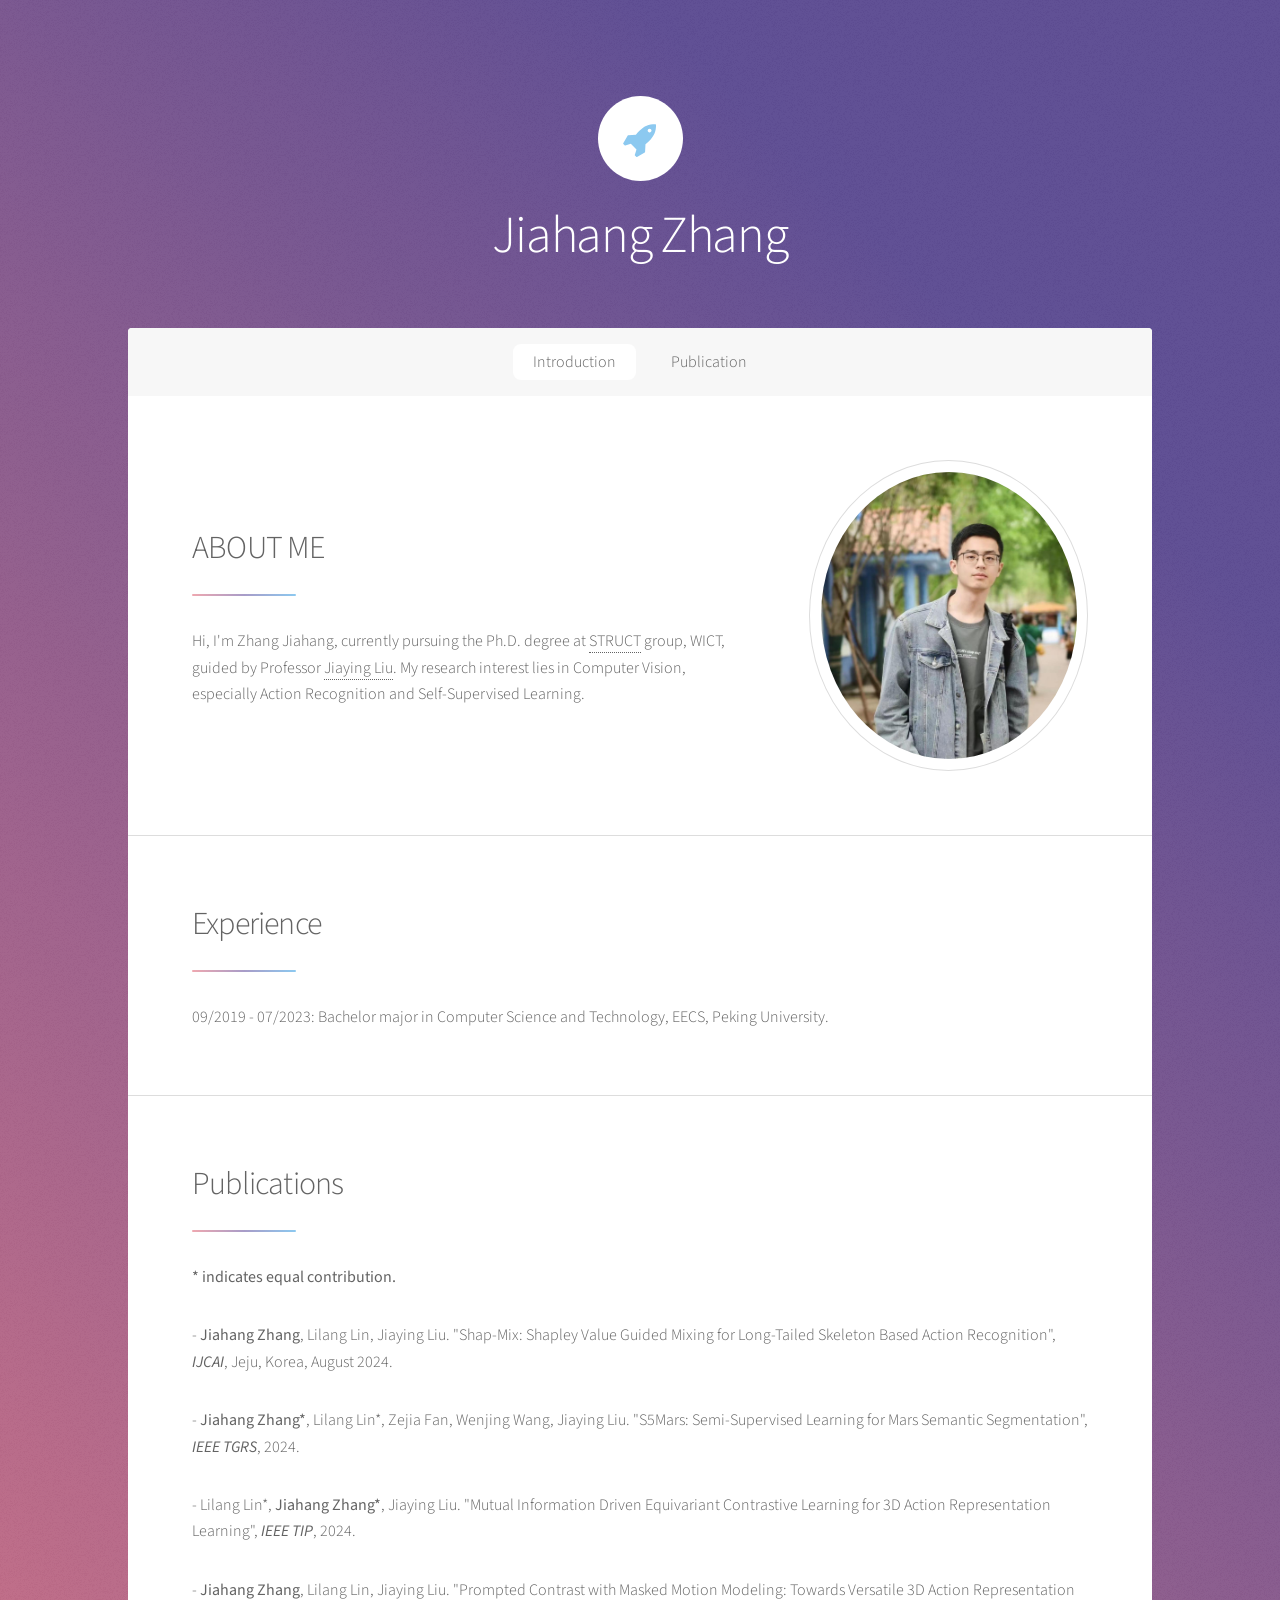
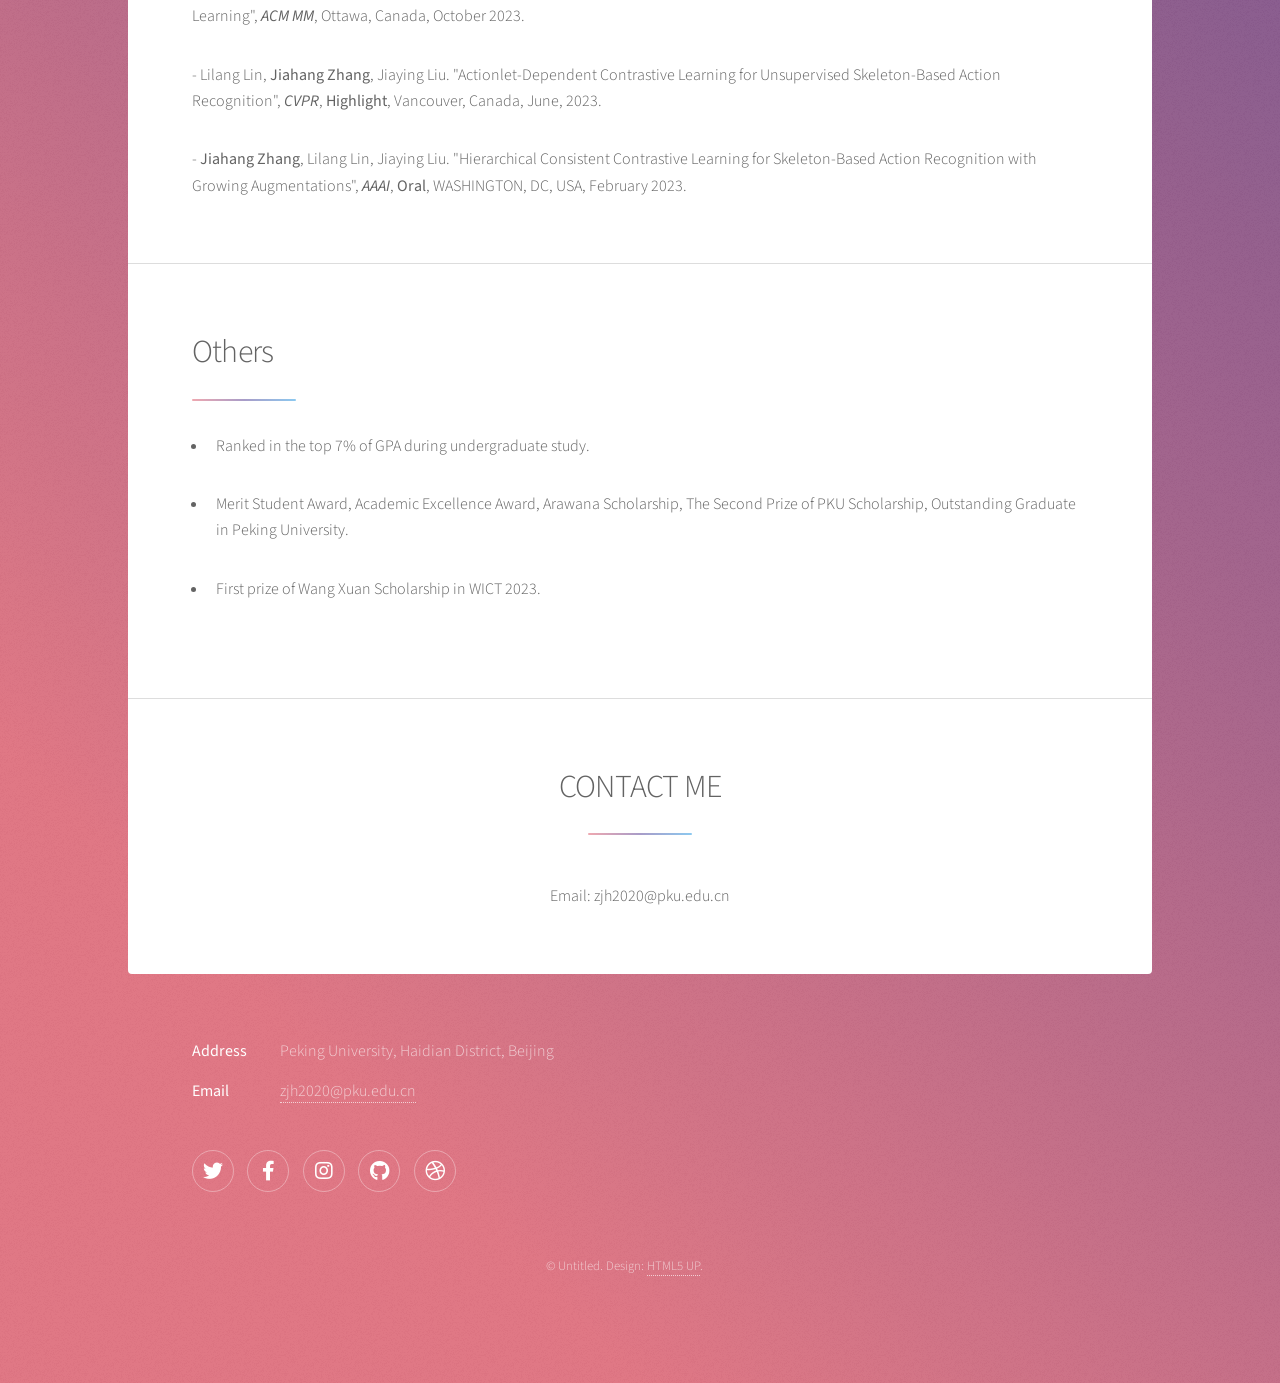
==== commit 298ea963: "Update index.html" ====
--- a/index.html
+++ b/index.html
@@ -66,13 +66,15 @@
 								<div class="spotlight">
 									<div class="content">
 										<header class="major">
-											<h2>Selected Publication</h2>
+											<h2>Publications</h2>
 										</header>
-										<p>[1] <b>Jiahang Zhang</b>, Lilang Lin, Jiaying Liu. "Hierarchical Consistent Contrastive Learning for Skeleton-Based Action Recognition with Growing Augmentations", <i> <b>AAAI</b></i>, <b>Oral</b>, WASHINGTON, DC, USA, February 2023.</p>
-
-										<p>[2] <b>Jiahang Zhang</b>, Lilang Lin, Jiaying Liu. "Prompted Contrast with Masked Motion Modeling: Towards Versatile 3D Action Representation Learning", <i> <b>ACM MM</b></i>, Ottawa, Canada, October 2023.</p>
-
-										<p>[3] Lilang Lin, <b>Jiahang Zhang</b>, Jiaying Liu. "Actionlet-Dependent Contrastive Learning for Unsupervised Skeleton-Based Action Recognition", <i> <b>CVPR</b></i>, <b>Highlight</b>, Vancouver, Canada, June, 2023.</p>
+										<p><b>* indicates equal contribution.</b></p>
+										<p> - <b>Jiahang Zhang</b>, Lilang Lin, Jiaying Liu. "Shap-Mix: Shapley Value Guided Mixing for Long-Tailed Skeleton Based Action Recognition", <i> <b>IJCAI</b></i>, Jeju, Korea, August 2024.</p>
+										<p> - <b>Jiahang Zhang*</b>, Lilang Lin*, Zejia Fan, Wenjing Wang, Jiaying Liu. "S5Mars: Semi-Supervised Learning for Mars Semantic Segmentation", <i> <b>IEEE TGRS</b></i>, 2024.</p>
+										<p> - Lilang Lin*, <b>Jiahang Zhang*</b>, Jiaying Liu. "Mutual Information Driven Equivariant Contrastive Learning for 3D Action Representation Learning", <i> <b>IEEE TIP</b></i>, 2024.</p>
+										<p> - <b>Jiahang Zhang</b>, Lilang Lin, Jiaying Liu. "Prompted Contrast with Masked Motion Modeling: Towards Versatile 3D Action Representation Learning", <i> <b>ACM MM</b></i>, Ottawa, Canada, October 2023.</p>
+										<p> - Lilang Lin, <b>Jiahang Zhang</b>, Jiaying Liu. "Actionlet-Dependent Contrastive Learning for Unsupervised Skeleton-Based Action Recognition", <i> <b>CVPR</b></i>, <b>Highlight</b>, Vancouver, Canada, June, 2023.</p>
+										<p> - <b>Jiahang Zhang</b>, Lilang Lin, Jiaying Liu. "Hierarchical Consistent Contrastive Learning for Skeleton-Based Action Recognition with Growing Augmentations", <i> <b>AAAI</b></i>, <b>Oral</b>, WASHINGTON, DC, USA, February 2023.</p>
 
 
 									</div>
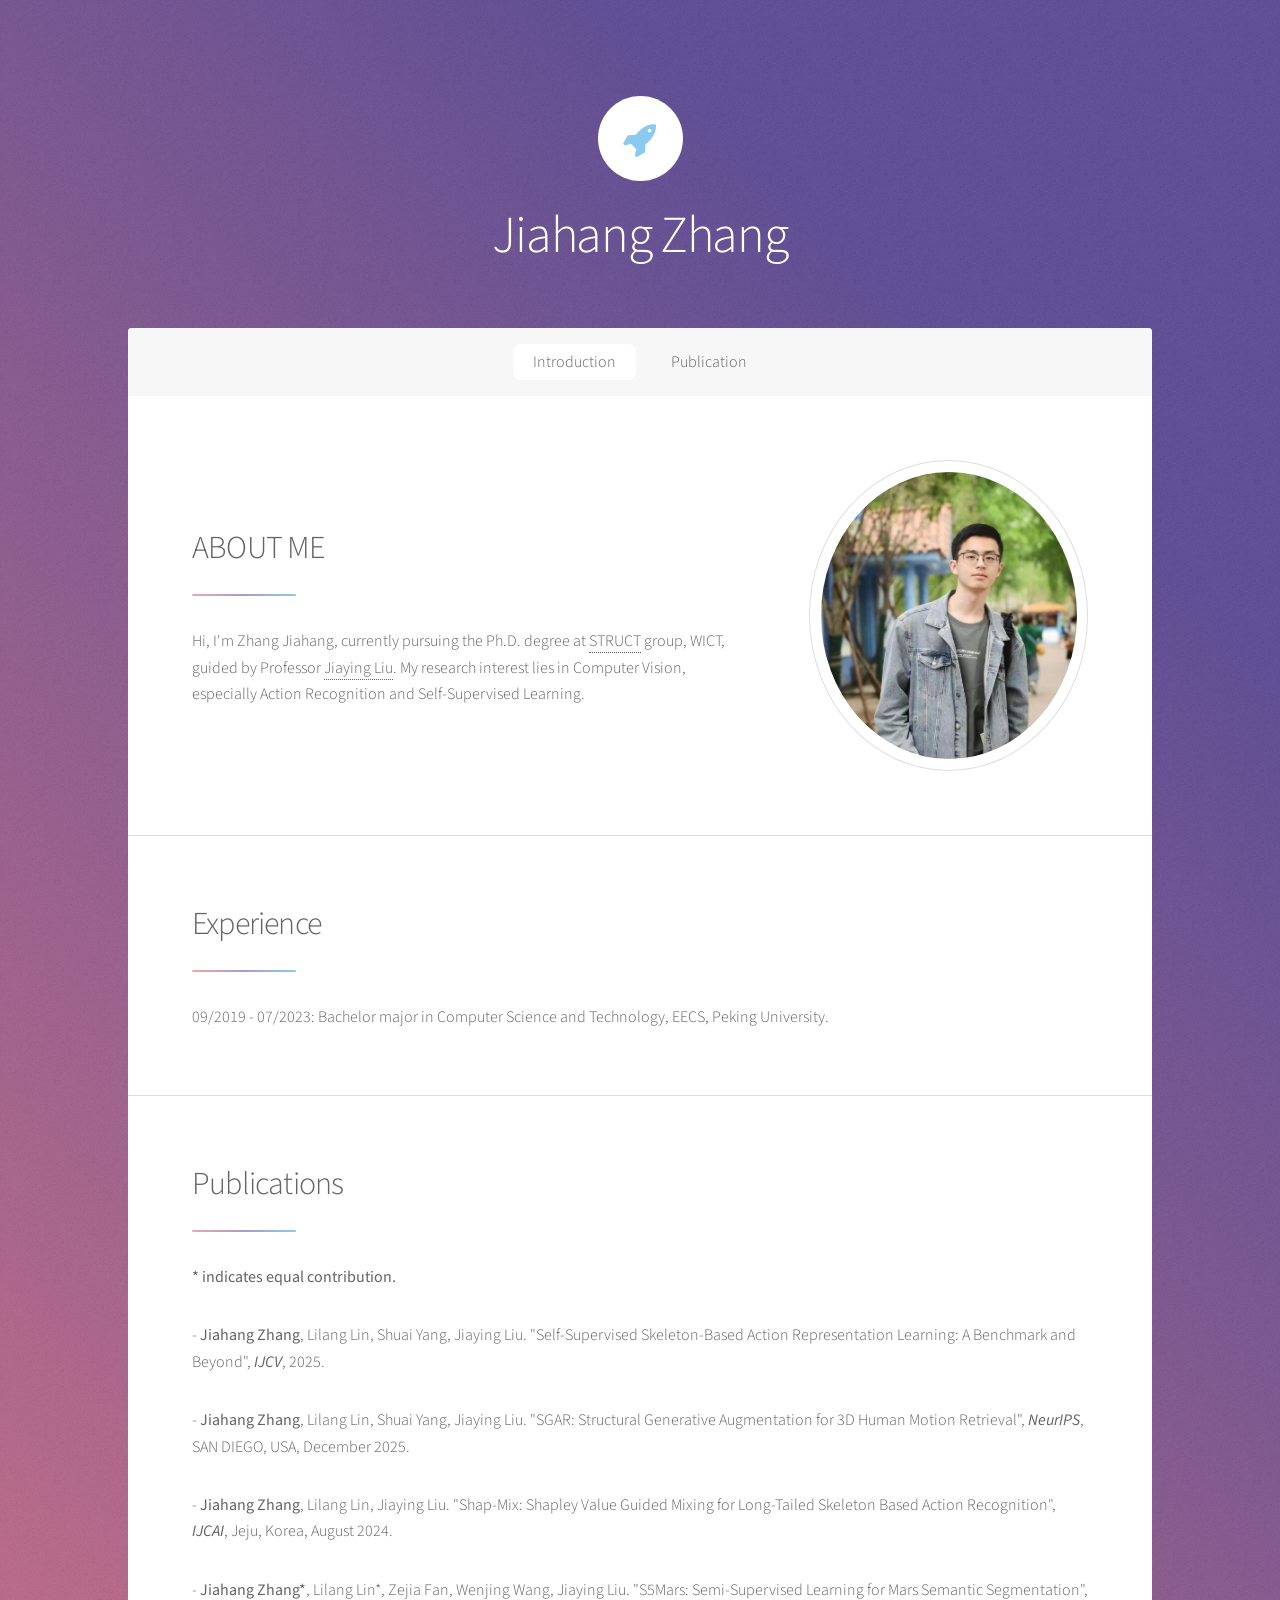
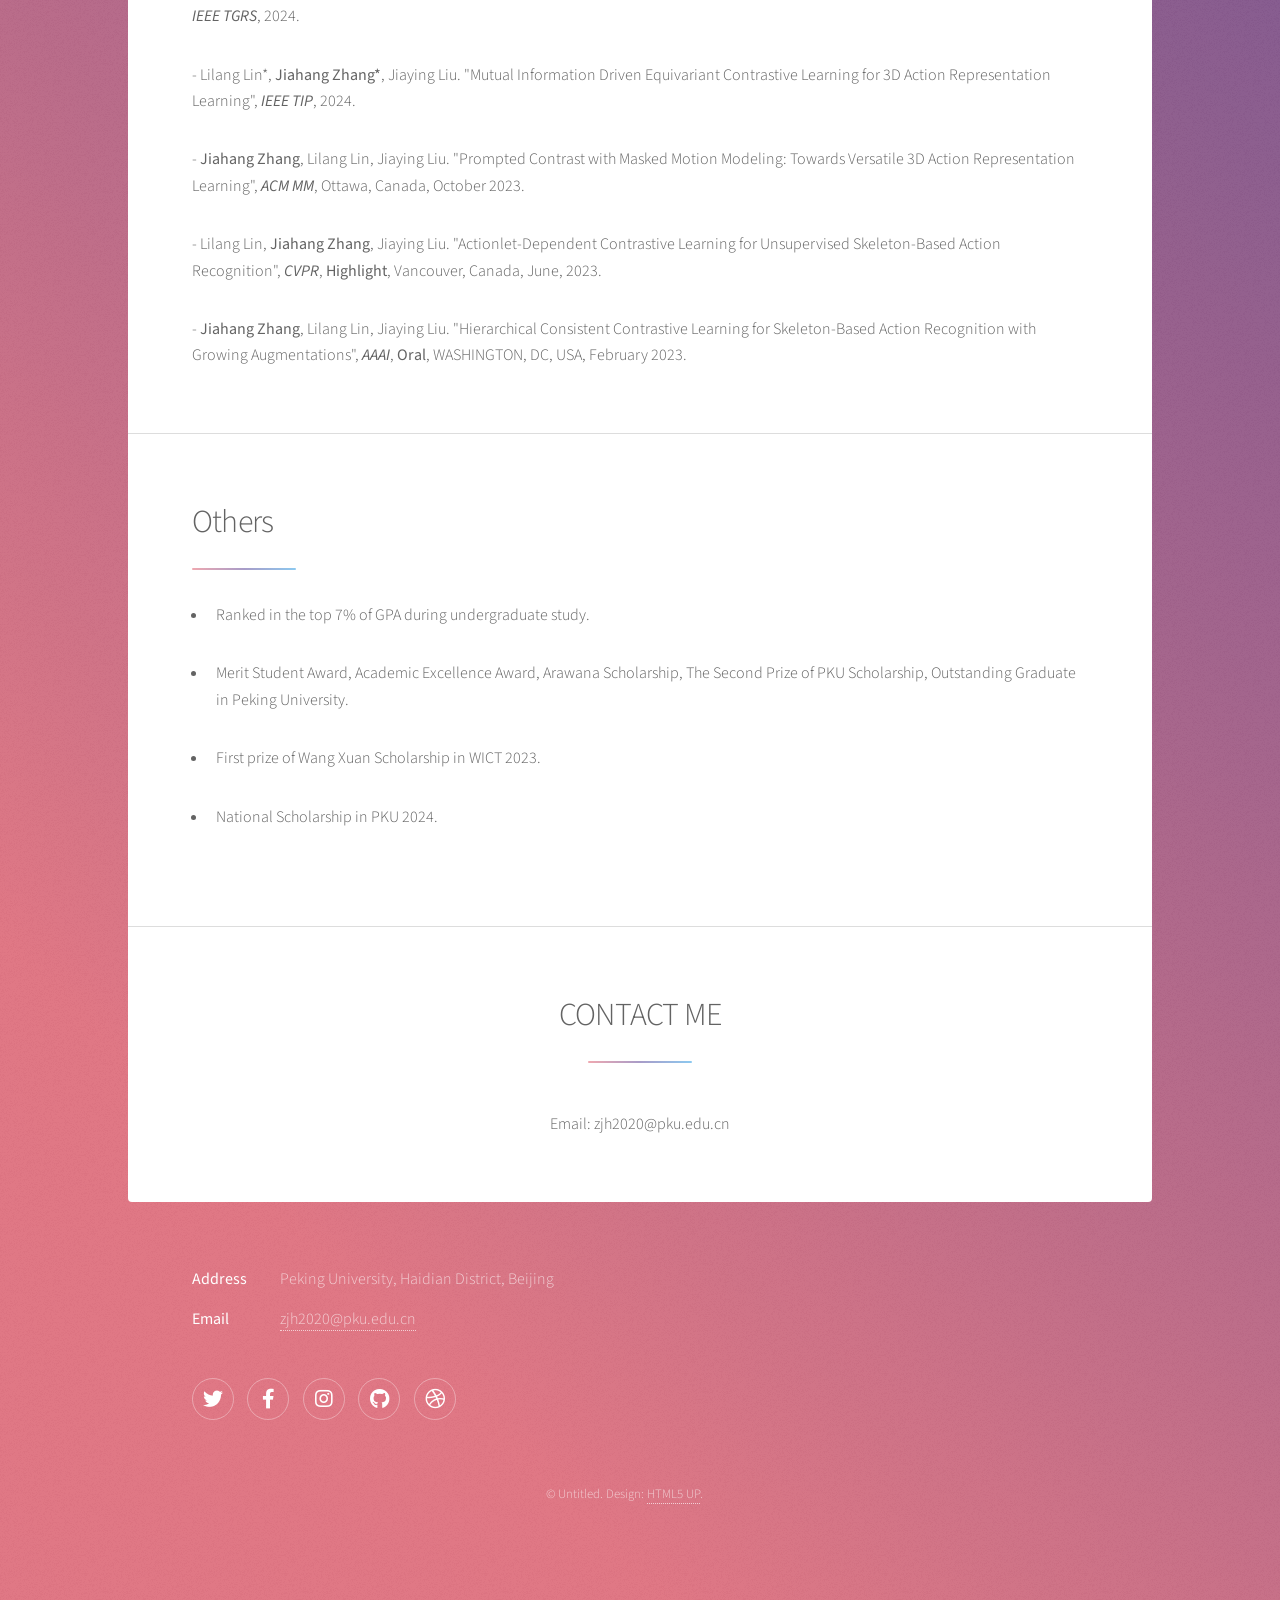
==== commit 88f6eb4b: "Update index.html" ====
--- a/index.html
+++ b/index.html
@@ -69,6 +69,8 @@
 											<h2>Publications</h2>
 										</header>
 										<p><b>* indicates equal contribution.</b></p>
+										<p> - <b>Jiahang Zhang</b>, Lilang Lin, Shuai Yang, Jiaying Liu. "Self-Supervised Skeleton-Based Action Representation Learning: A Benchmark and Beyond", <i> <b>IJCV</b></i>, 2025.</p>
+										<p> - <b>Jiahang Zhang</b>, Lilang Lin, Shuai Yang, Jiaying Liu. "SGAR: Structural Generative Augmentation for 3D Human Motion Retrieval", <i> <b>NeurIPS</b></i>, SAN DIEGO, USA, December 2025.</p>
 										<p> - <b>Jiahang Zhang</b>, Lilang Lin, Jiaying Liu. "Shap-Mix: Shapley Value Guided Mixing for Long-Tailed Skeleton Based Action Recognition", <i> <b>IJCAI</b></i>, Jeju, Korea, August 2024.</p>
 										<p> - <b>Jiahang Zhang*</b>, Lilang Lin*, Zejia Fan, Wenjing Wang, Jiaying Liu. "S5Mars: Semi-Supervised Learning for Mars Semantic Segmentation", <i> <b>IEEE TGRS</b></i>, 2024.</p>
 										<p> - Lilang Lin*, <b>Jiahang Zhang*</b>, Jiaying Liu. "Mutual Information Driven Equivariant Contrastive Learning for 3D Action Representation Learning", <i> <b>IEEE TIP</b></i>, 2024.</p>
@@ -101,6 +103,11 @@
 											<li>
 												<p>
 													First prize of Wang Xuan Scholarship in WICT 2023.
+												</p>
+											</li>
+											<li>
+												<p>
+													National Scholarship in PKU 2024.
 												</p>
 											</li>
 
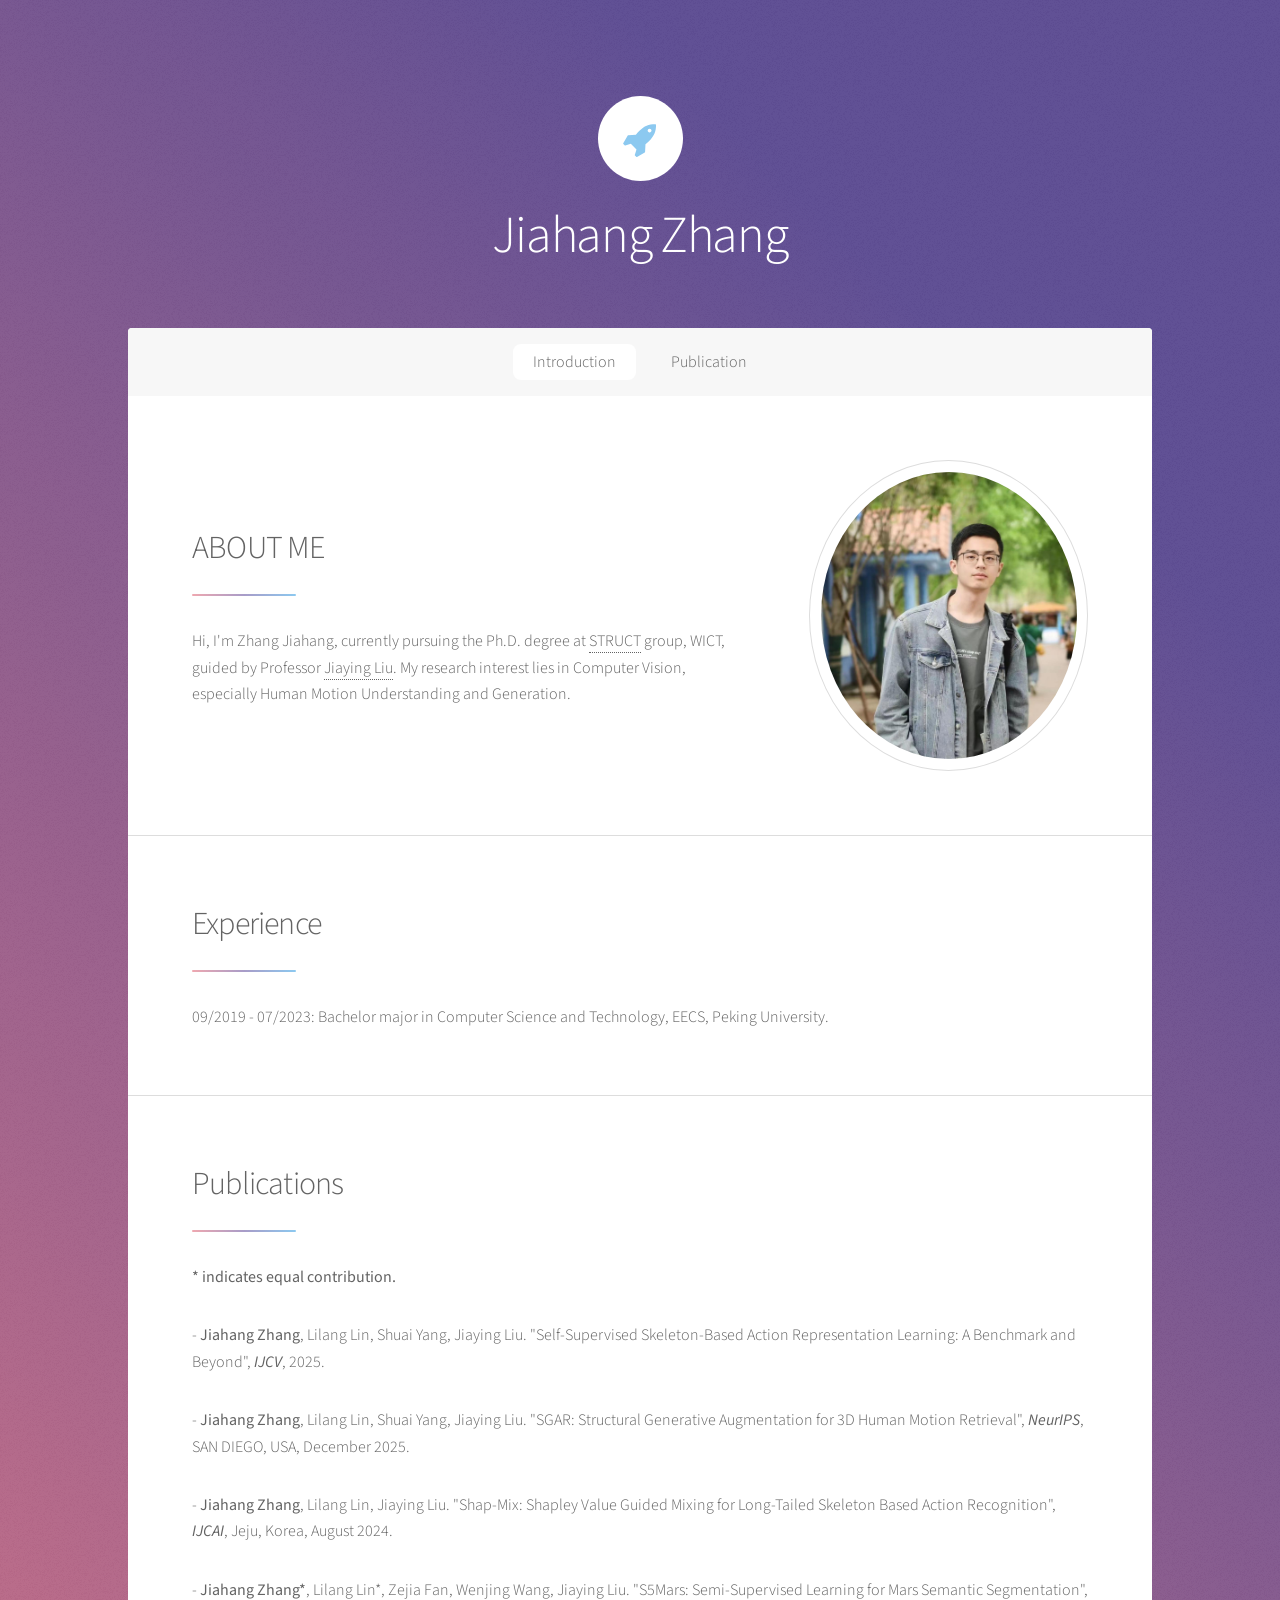
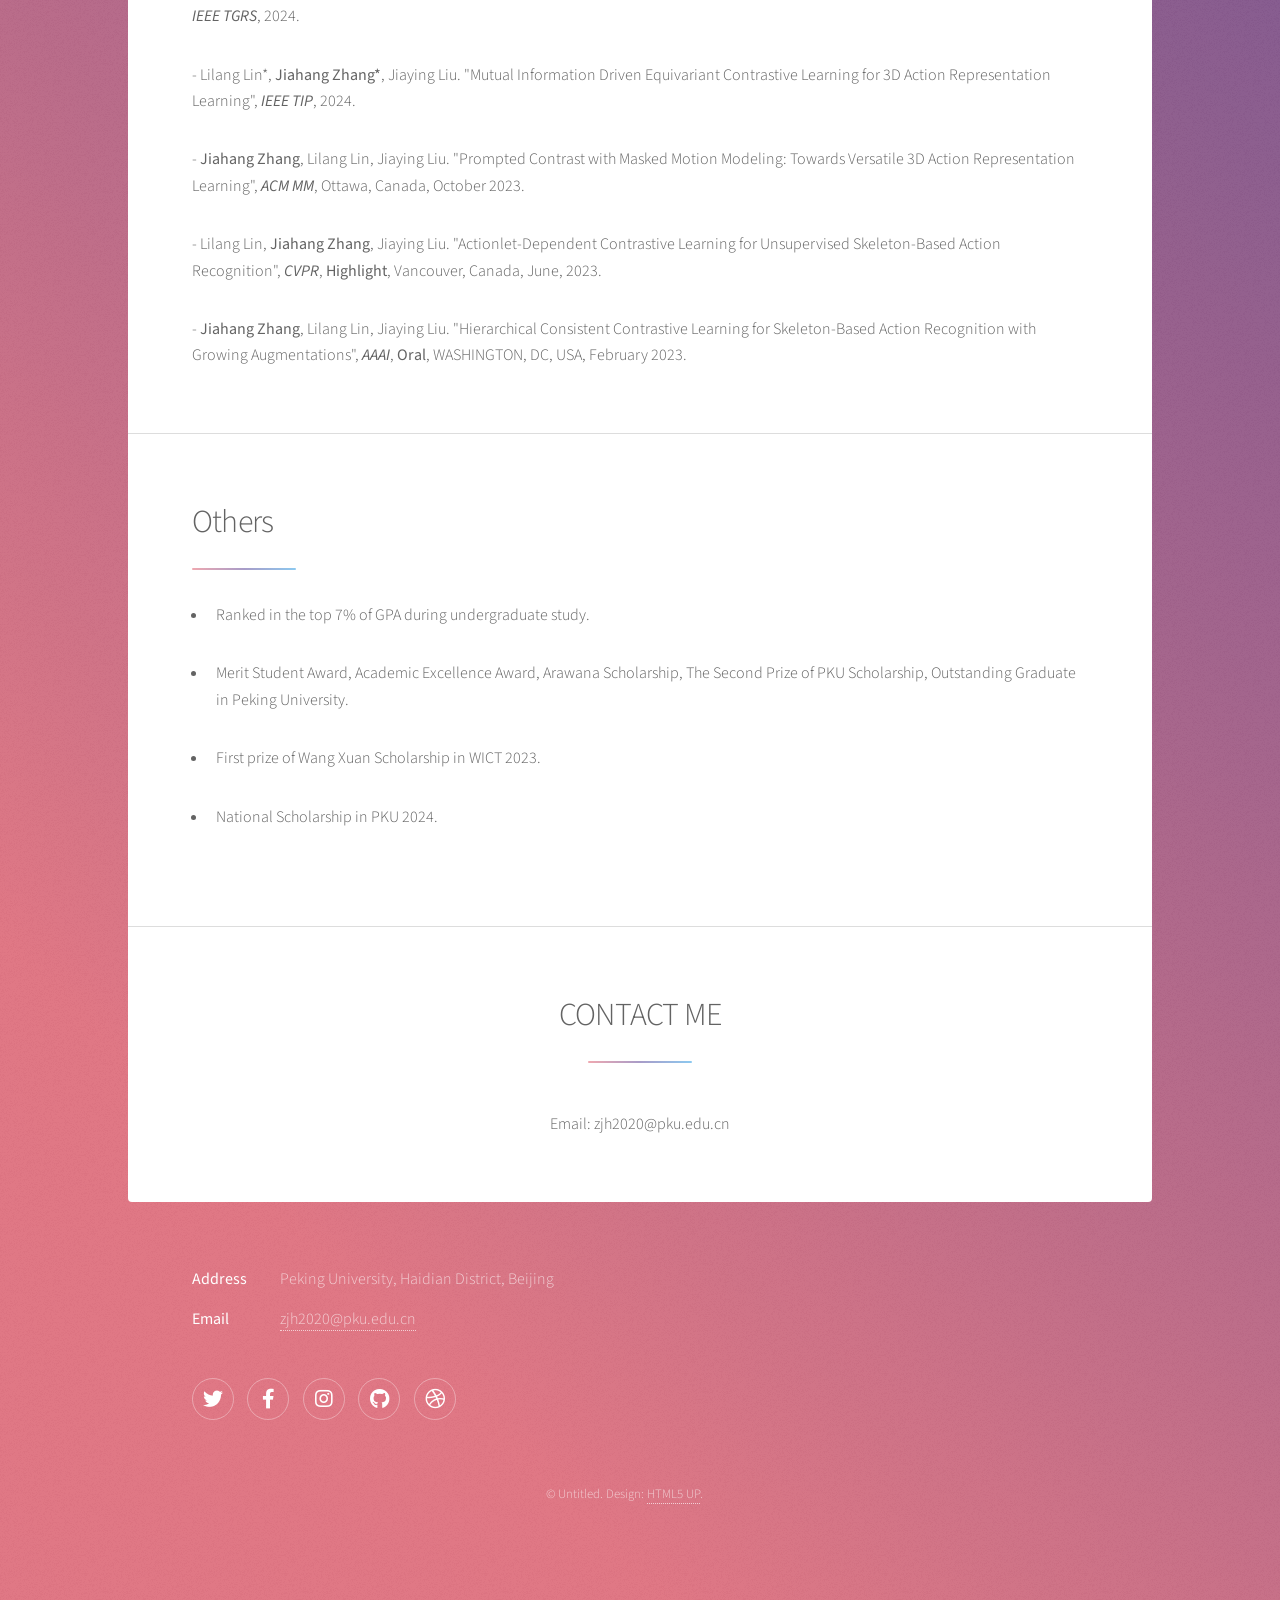
==== commit 5cef69cf: "Update index.html" ====
--- a/index.html
+++ b/index.html
@@ -42,7 +42,7 @@
 										<header class="major">
 											<h2>ABOUT ME</h2>
 										</header>
-										<p>Hi, I'm Zhang Jiahang, currently pursuing the Ph.D. degree at <a href="http://www.wict.pku.edu.cn/struct/">STRUCT</a> group, WICT, guided by Professor <a href="http://www.wict.pku.edu.cn/struct/people/liujiaying.html">Jiaying Liu</a>. My research interest lies in Computer Vision, especially Action Recognition and Self-Supervised Learning. </p>
+										<p>Hi, I'm Zhang Jiahang, currently pursuing the Ph.D. degree at <a href="http://www.wict.pku.edu.cn/struct/">STRUCT</a> group, WICT, guided by Professor <a href="http://www.wict.pku.edu.cn/struct/people/liujiaying.html">Jiaying Liu</a>. My research interest lies in Computer Vision, especially Human Motion Understanding and Generation. </p>
 
 									</div>
 									<span class="image"><img src="images/zjh.jpg" alt="" /></span>
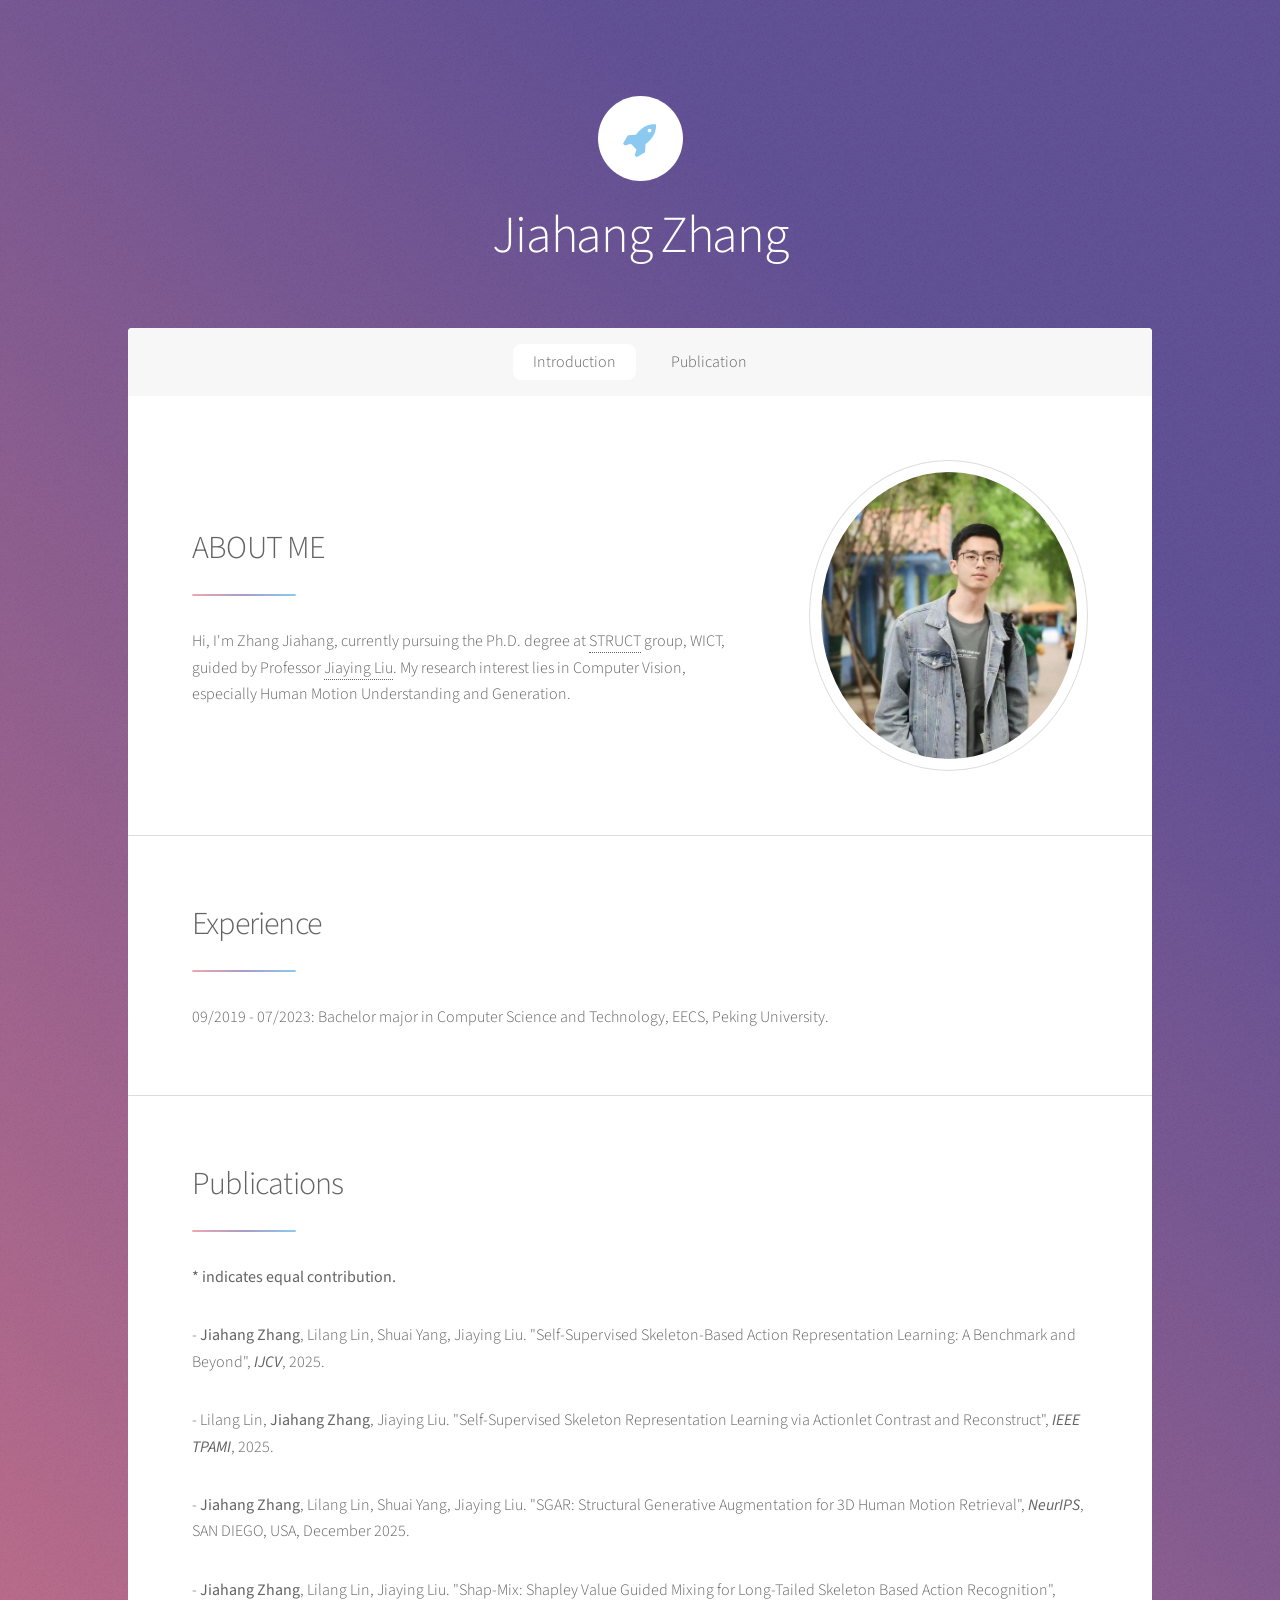
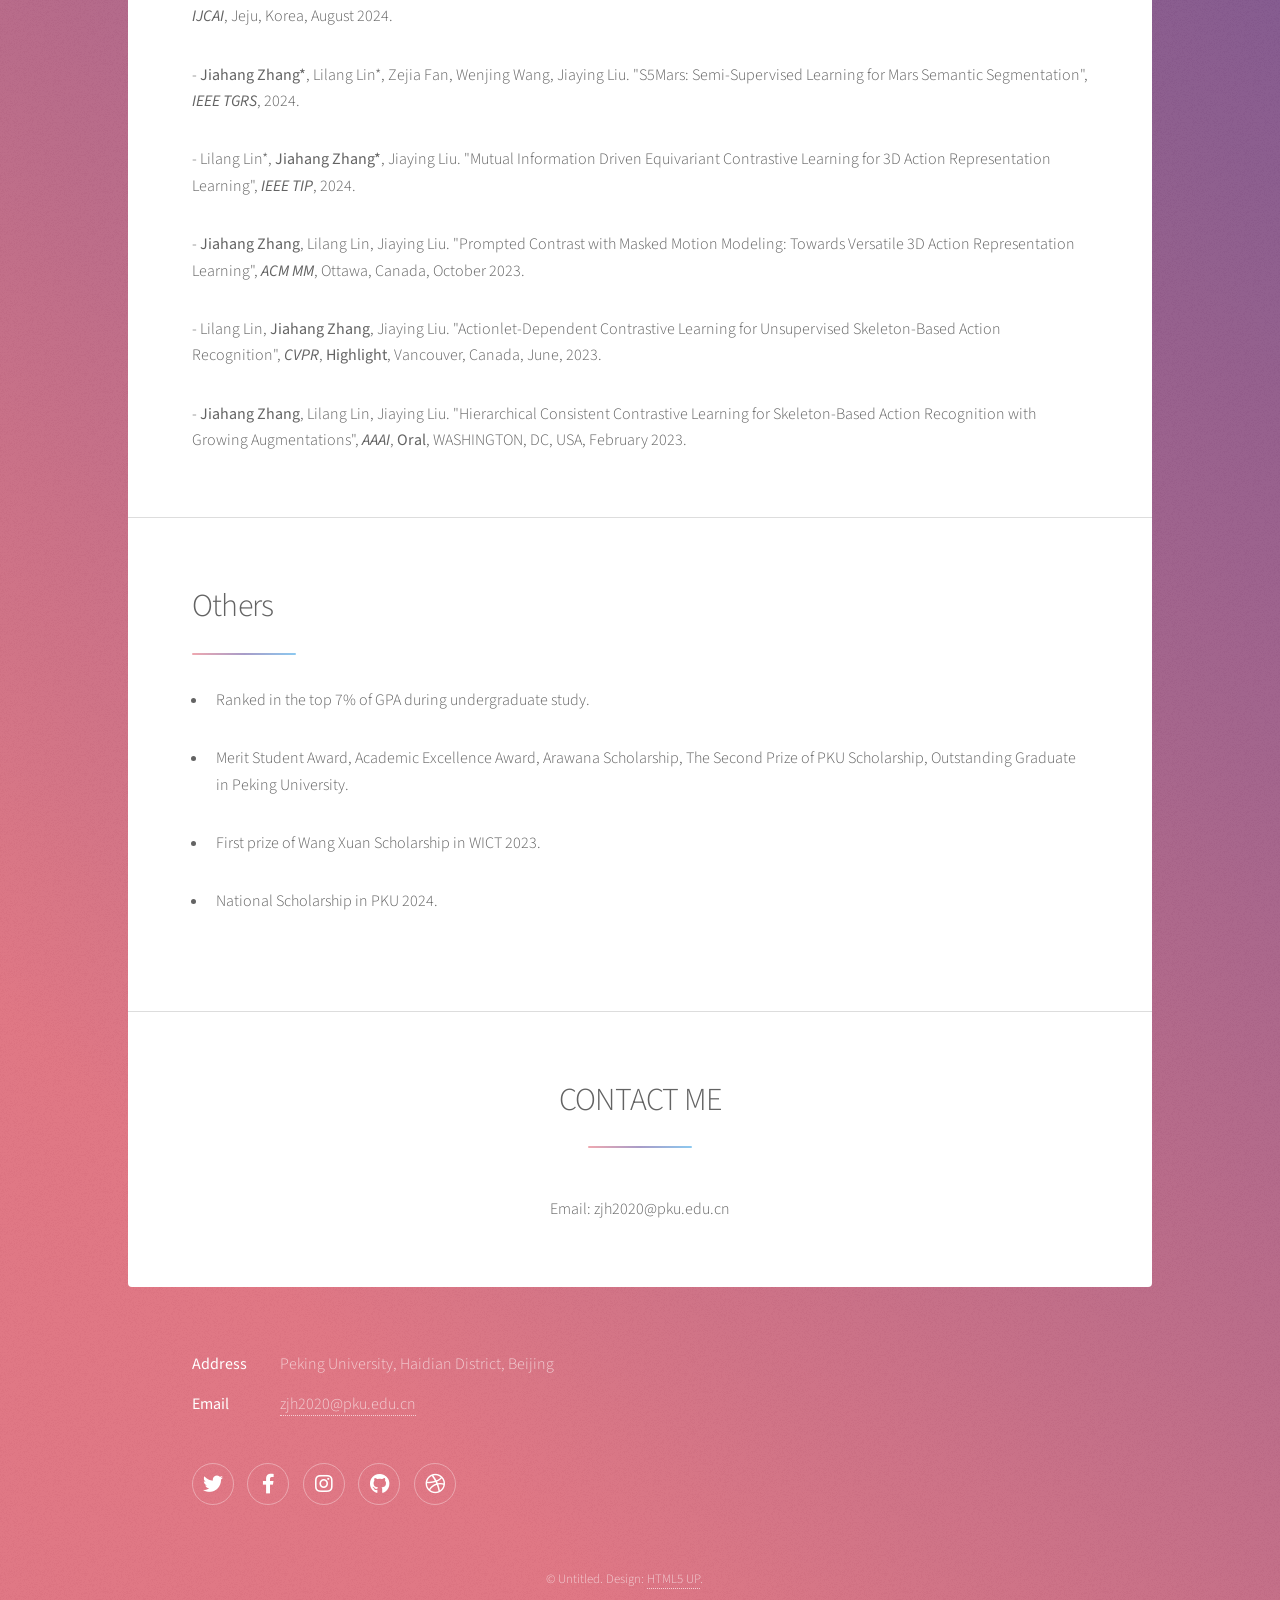
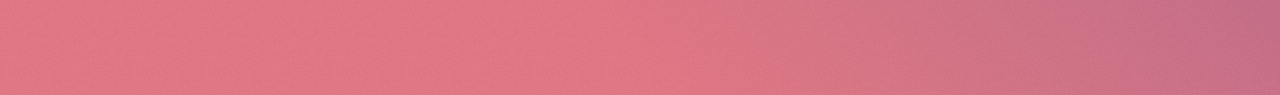
==== commit 44b099be: "Update index.html" ====
--- a/index.html
+++ b/index.html
@@ -70,6 +70,7 @@
 										</header>
 										<p><b>* indicates equal contribution.</b></p>
 										<p> - <b>Jiahang Zhang</b>, Lilang Lin, Shuai Yang, Jiaying Liu. "Self-Supervised Skeleton-Based Action Representation Learning: A Benchmark and Beyond", <i> <b>IJCV</b></i>, 2025.</p>
+										<p> - Lilang Lin, <b>Jiahang Zhang</b>, Jiaying Liu. "Self-Supervised Skeleton Representation Learning via Actionlet Contrast and Reconstruct", <i> <b>IEEE TPAMI</b></i>, 2025.</p>
 										<p> - <b>Jiahang Zhang</b>, Lilang Lin, Shuai Yang, Jiaying Liu. "SGAR: Structural Generative Augmentation for 3D Human Motion Retrieval", <i> <b>NeurIPS</b></i>, SAN DIEGO, USA, December 2025.</p>
 										<p> - <b>Jiahang Zhang</b>, Lilang Lin, Jiaying Liu. "Shap-Mix: Shapley Value Guided Mixing for Long-Tailed Skeleton Based Action Recognition", <i> <b>IJCAI</b></i>, Jeju, Korea, August 2024.</p>
 										<p> - <b>Jiahang Zhang*</b>, Lilang Lin*, Zejia Fan, Wenjing Wang, Jiaying Liu. "S5Mars: Semi-Supervised Learning for Mars Semantic Segmentation", <i> <b>IEEE TGRS</b></i>, 2024.</p>
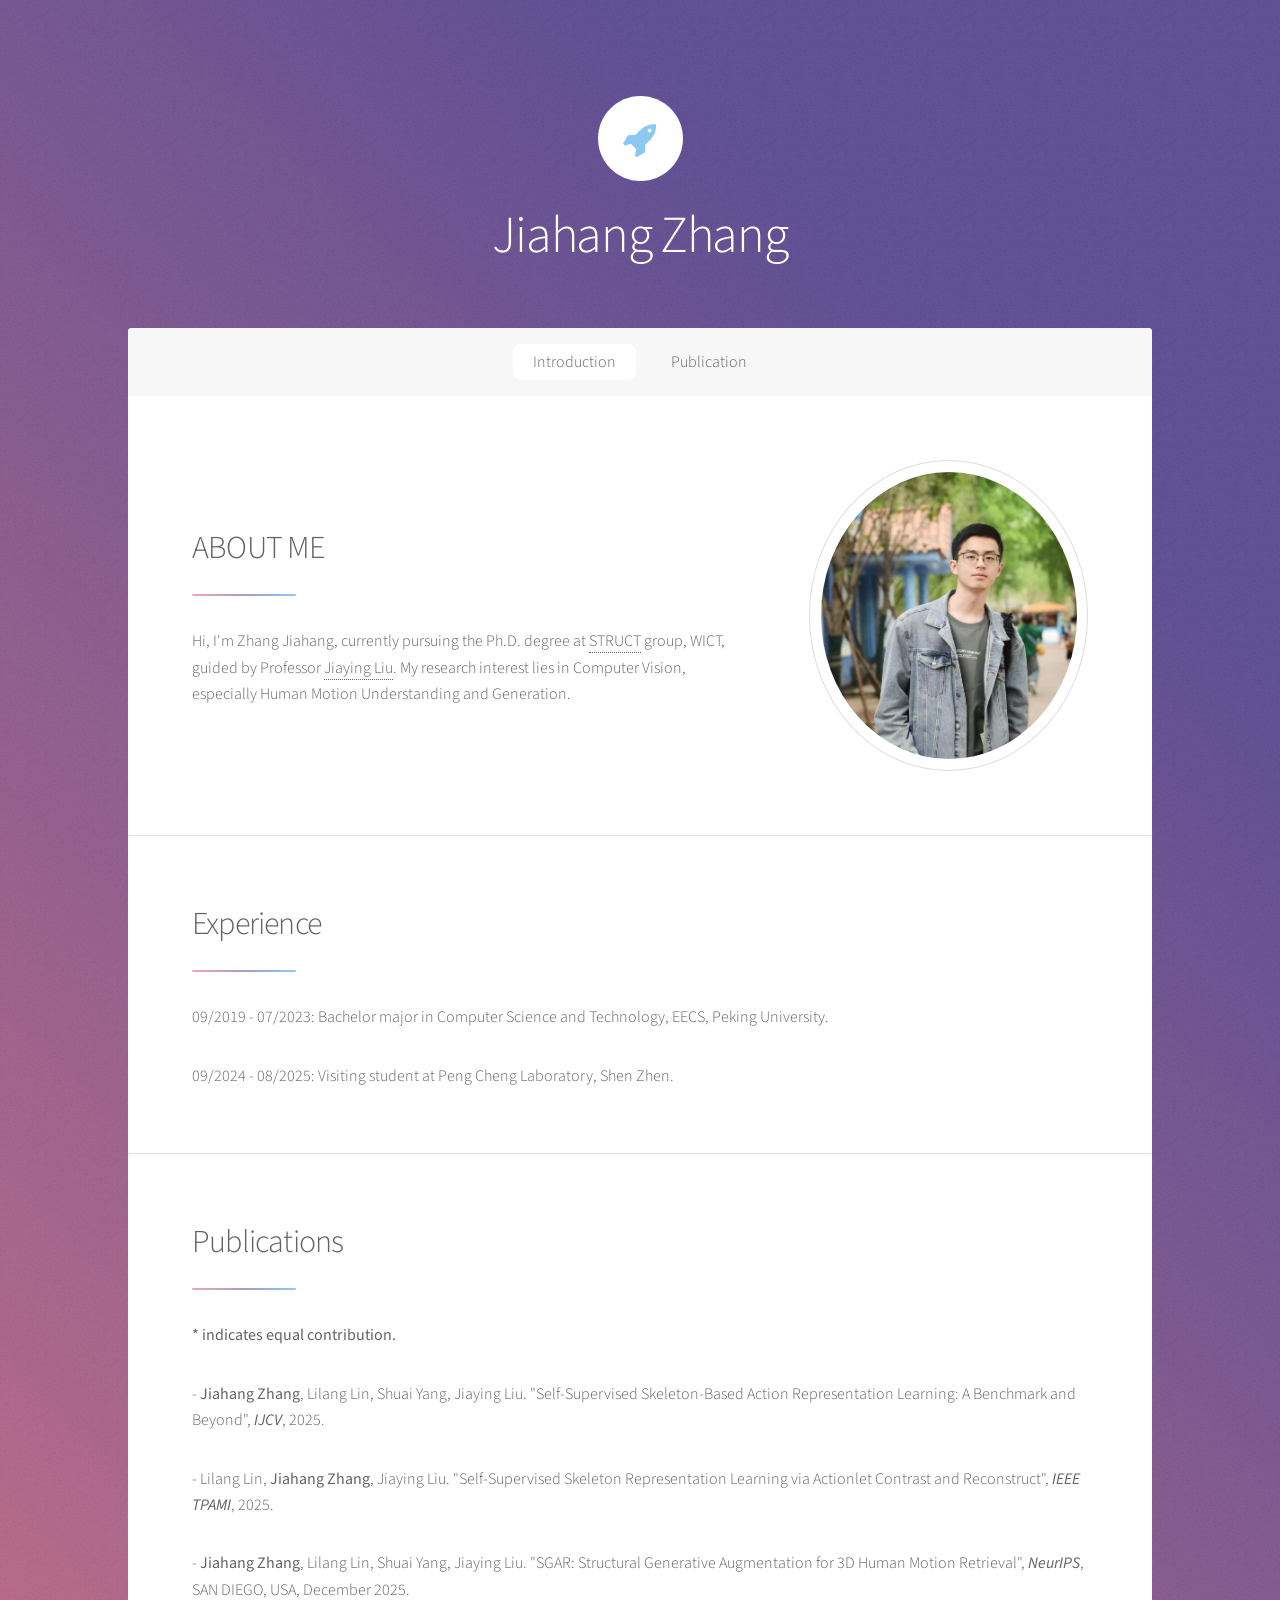
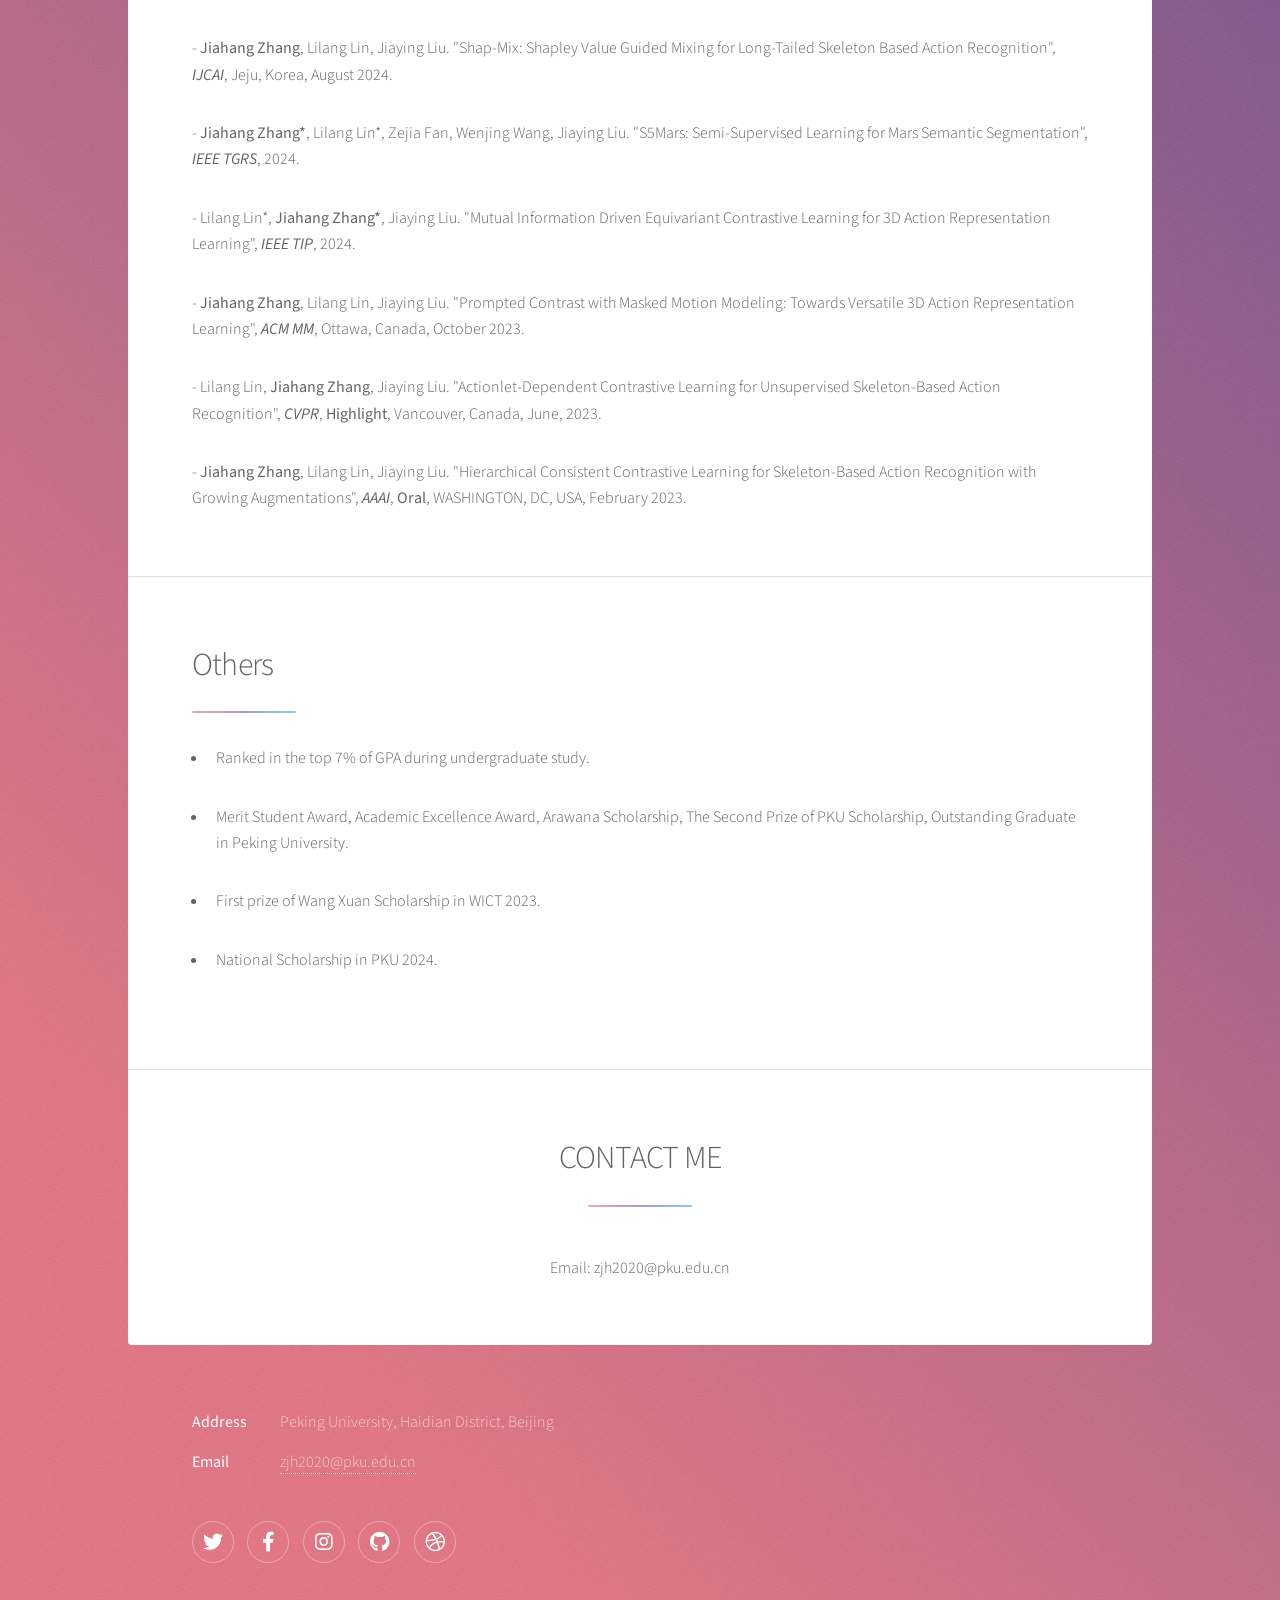
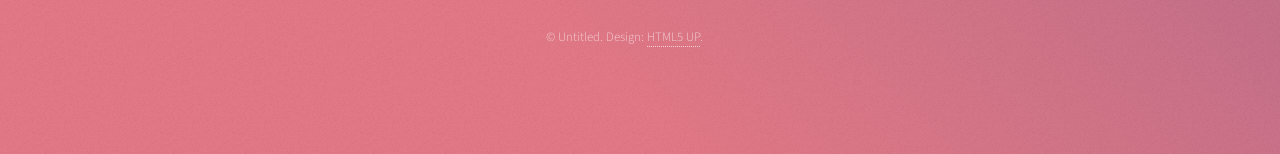
==== commit 8c4b7c33: "Update index.html" ====
--- a/index.html
+++ b/index.html
@@ -56,6 +56,8 @@
 											<h2>Experience</h2>
 										</header>
 										<p>09/2019 - 07/2023: Bachelor major in Computer Science and Technology, EECS, Peking University.
+										</p>
+										<p>09/2024 - 08/2025: Visiting student at Peng Cheng Laboratory, Shen Zhen.
 										</p>
 									</div>
 								</div>
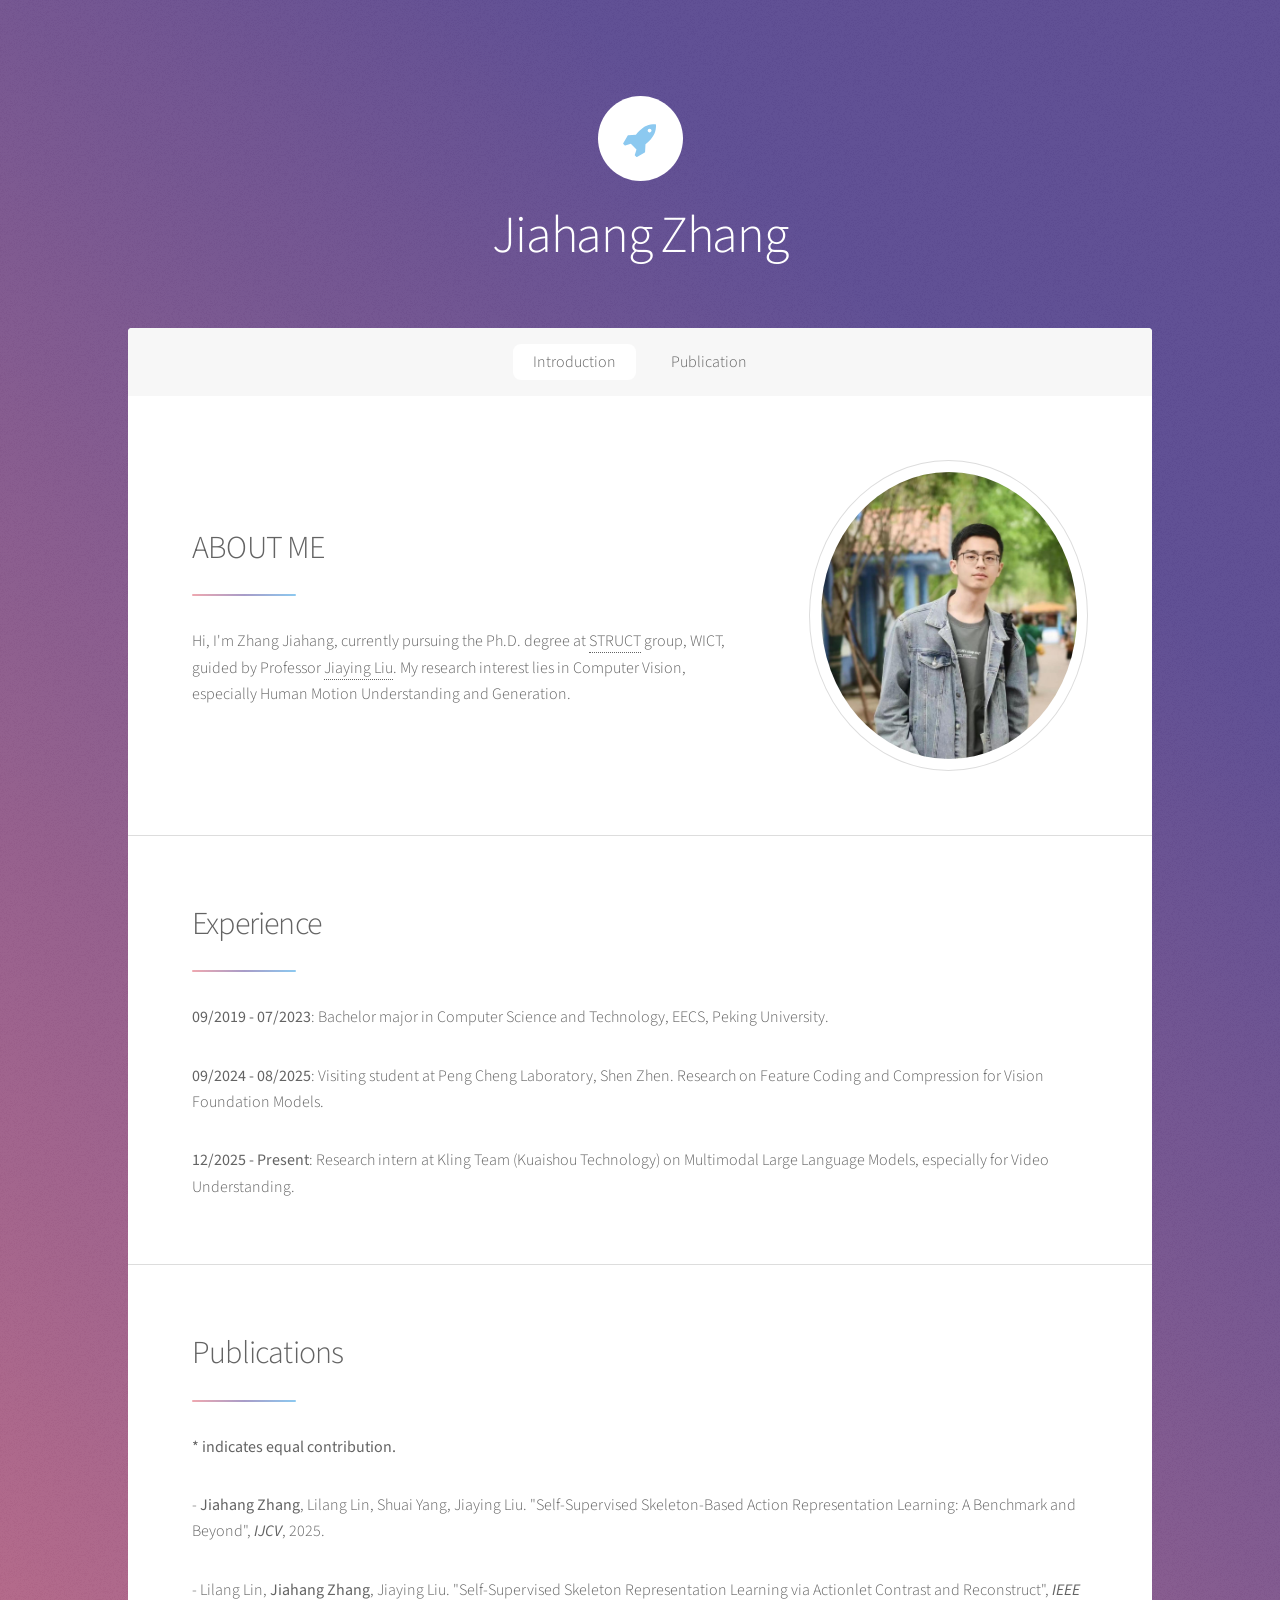
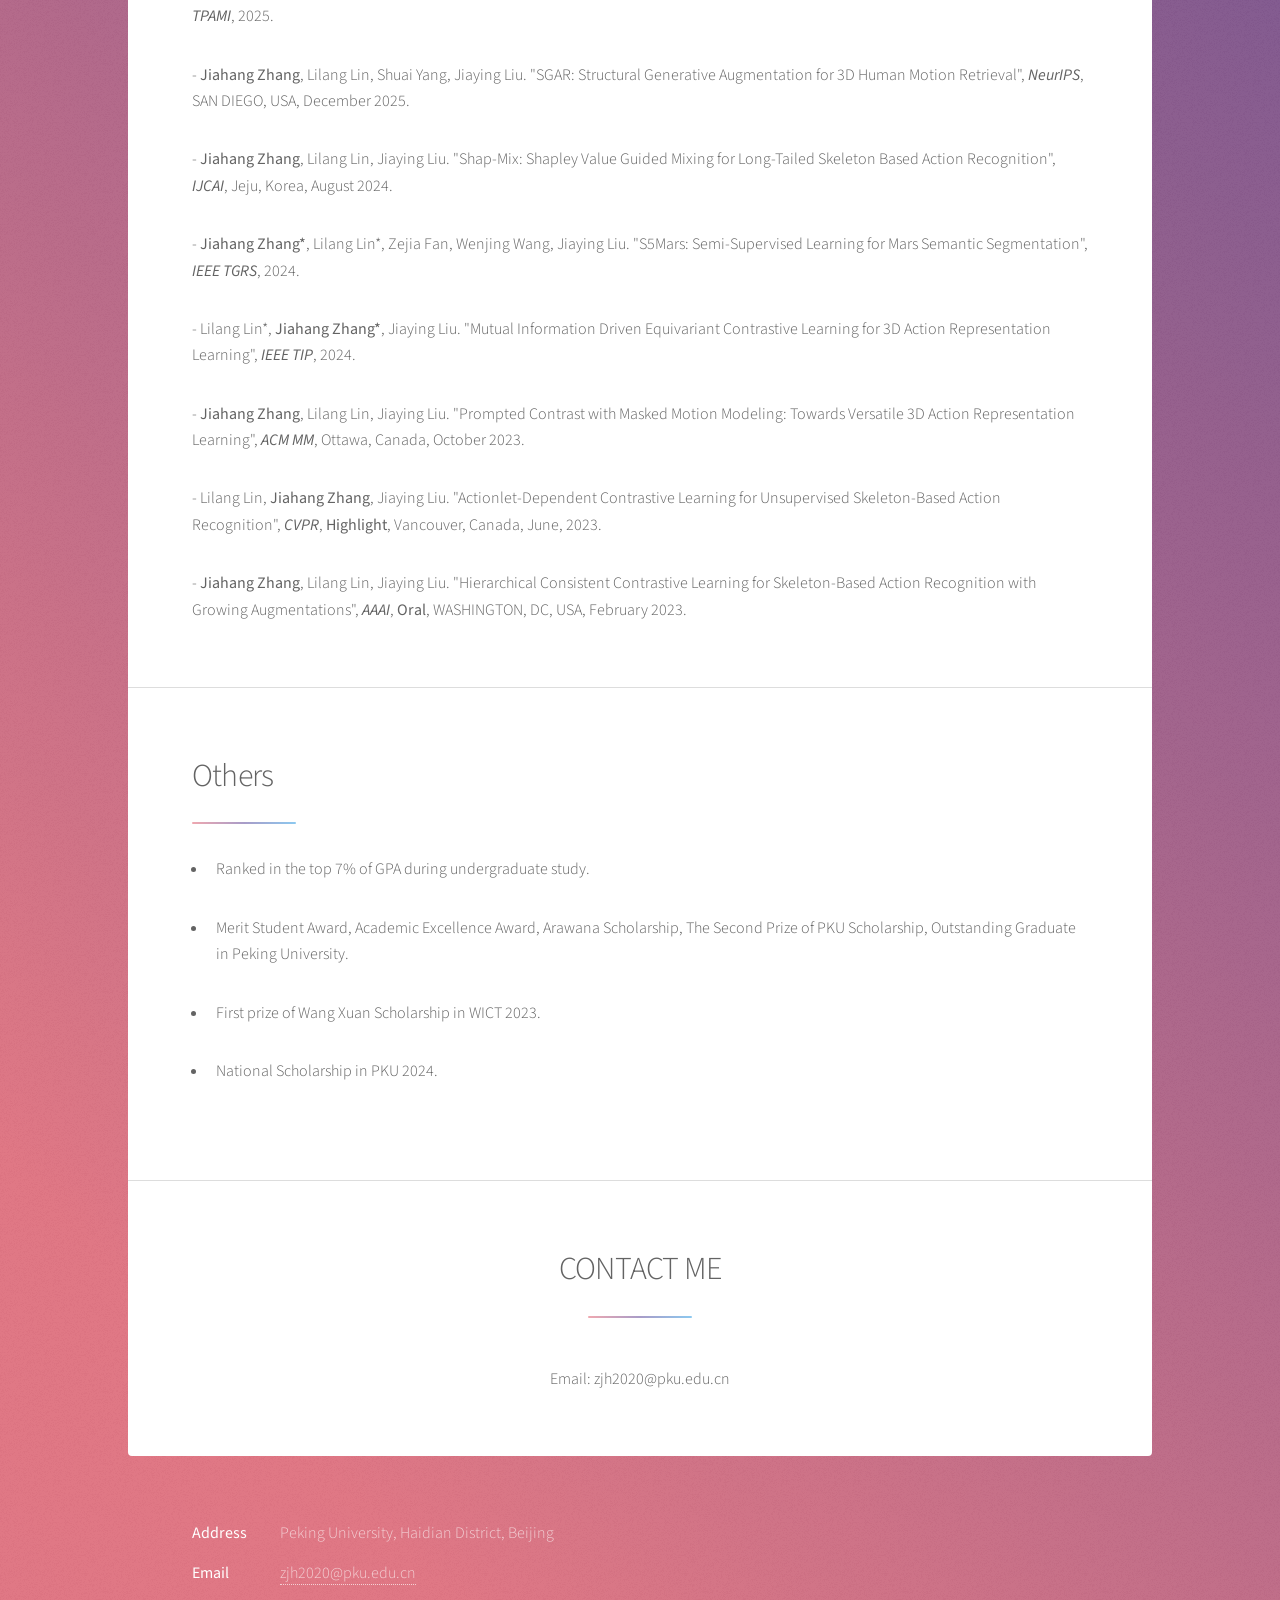
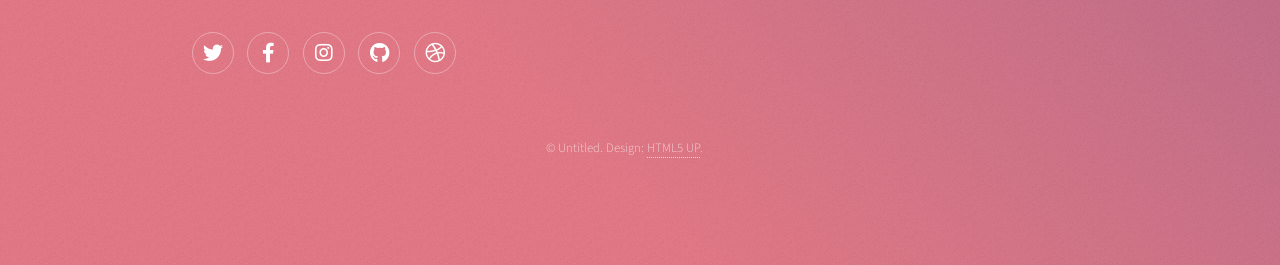
==== commit 19cec4bf: "Update index.html" ====
--- a/index.html
+++ b/index.html
@@ -55,9 +55,11 @@
 										<header class="major">
 											<h2>Experience</h2>
 										</header>
-										<p>09/2019 - 07/2023: Bachelor major in Computer Science and Technology, EECS, Peking University.
+										<p><b>09/2019 - 07/2023</b>: Bachelor major in Computer Science and Technology, EECS, Peking University.
 										</p>
-										<p>09/2024 - 08/2025: Visiting student at Peng Cheng Laboratory, Shen Zhen.
+										<p><b>09/2024 - 08/2025</b>: Visiting student at Peng Cheng Laboratory, Shen Zhen. Research on Feature Coding and Compression for Vision Foundation Models.
+										</p>
+										<p><b>12/2025 - Present</b>: Research intern at Kling Team (Kuaishou Technology) on Multimodal Large Language Models, especially for Video Understanding.
 										</p>
 									</div>
 								</div>
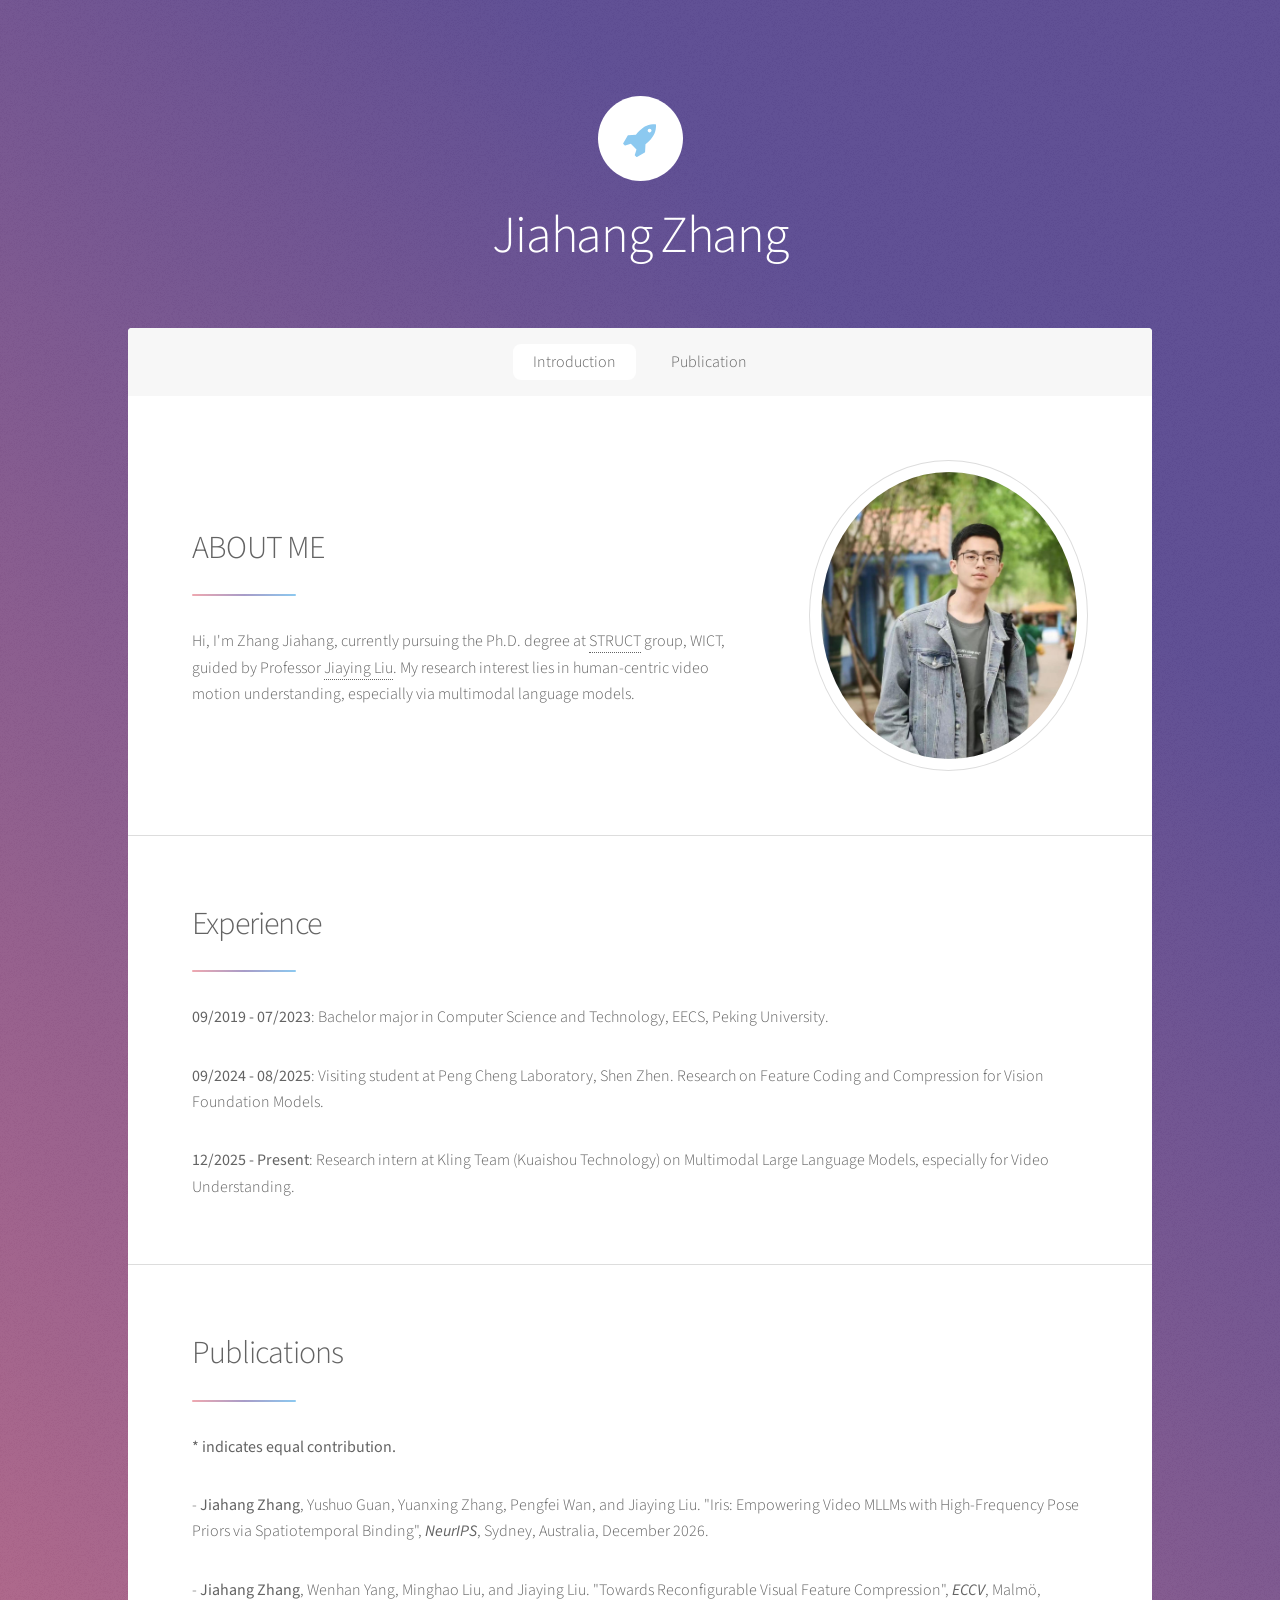
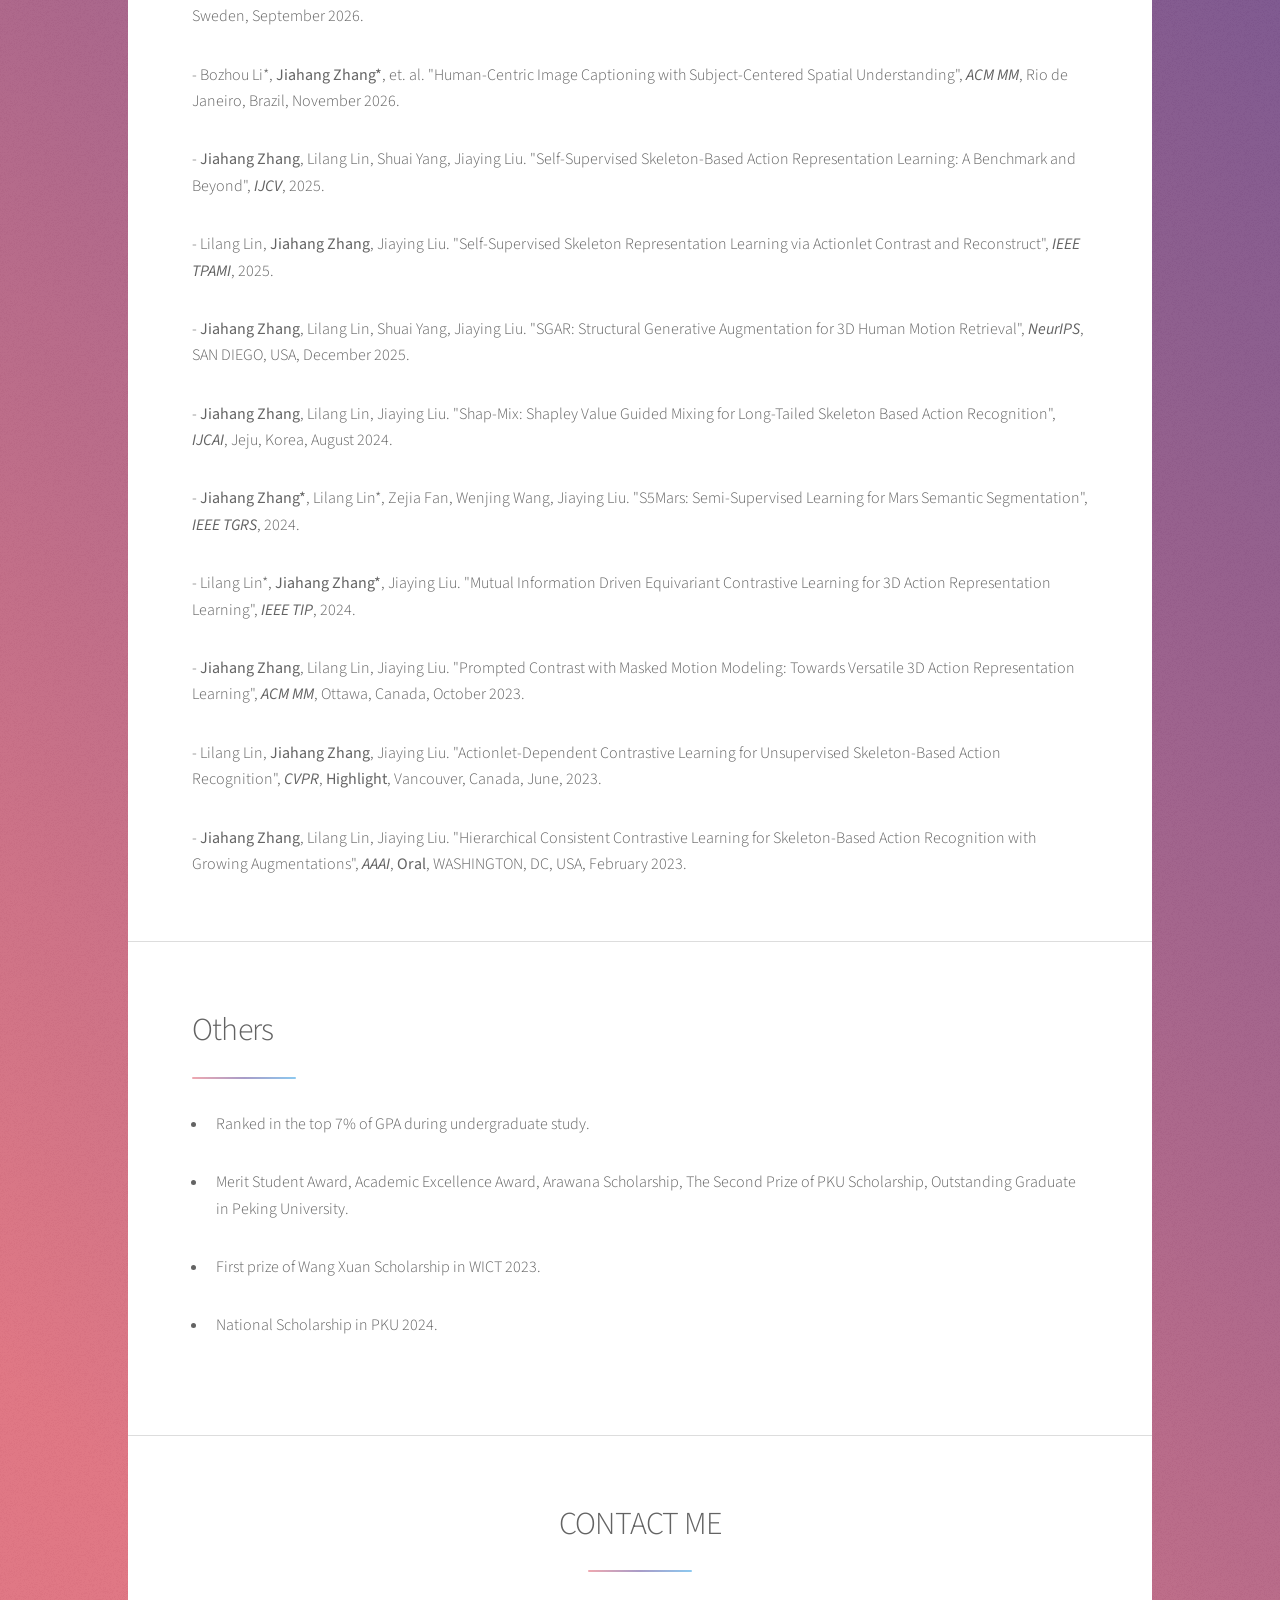
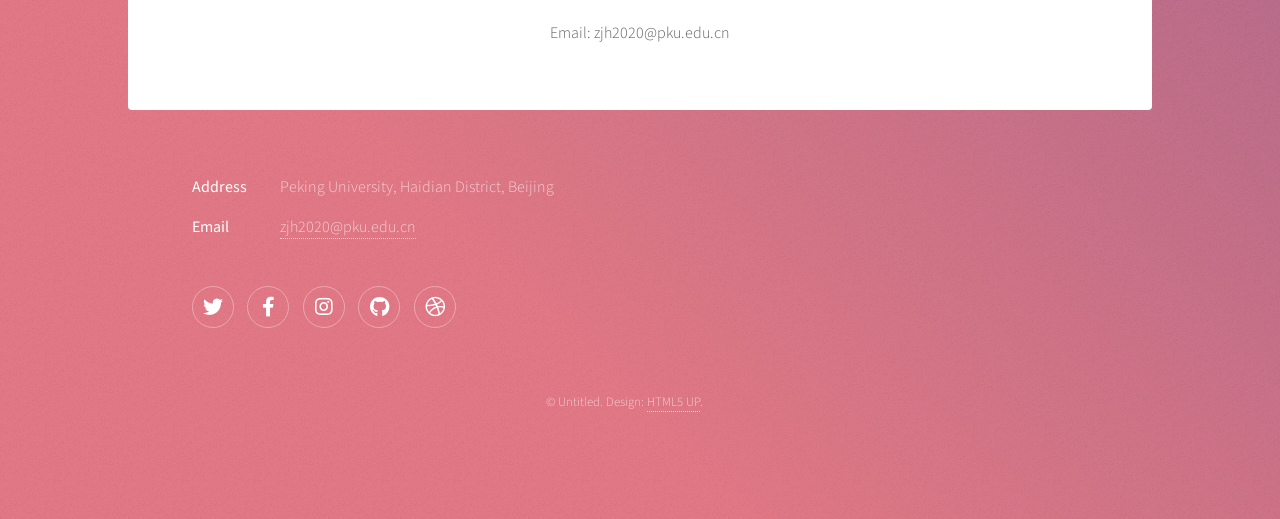
==== commit 5b3740c2: "Update index.html" ====
--- a/index.html
+++ b/index.html
@@ -42,7 +42,7 @@
 										<header class="major">
 											<h2>ABOUT ME</h2>
 										</header>
-										<p>Hi, I'm Zhang Jiahang, currently pursuing the Ph.D. degree at <a href="http://www.wict.pku.edu.cn/struct/">STRUCT</a> group, WICT, guided by Professor <a href="http://www.wict.pku.edu.cn/struct/people/liujiaying.html">Jiaying Liu</a>. My research interest lies in Computer Vision, especially Human Motion Understanding and Generation. </p>
+										<p>Hi, I'm Zhang Jiahang, currently pursuing the Ph.D. degree at <a href="http://www.wict.pku.edu.cn/struct/">STRUCT</a> group, WICT, guided by Professor <a href="http://www.wict.pku.edu.cn/struct/people/liujiaying.html">Jiaying Liu</a>. My research interest lies in human-centric video motion understanding, especially via multimodal language models. </p>
 
 									</div>
 									<span class="image"><img src="images/zjh.jpg" alt="" /></span>
@@ -73,6 +73,12 @@
 											<h2>Publications</h2>
 										</header>
 										<p><b>* indicates equal contribution.</b></p>
+										<p> - <b>Jiahang Zhang</b>, Yushuo Guan, Yuanxing Zhang, Pengfei Wan, and Jiaying Liu. "Iris: Empowering Video MLLMs with
+										High-Frequency Pose Priors via Spatiotemporal Binding", <i> <b>NeurIPS</b></i>, Sydney, Australia, December 2026.</p>
+										<p> - <b>Jiahang Zhang</b>, Wenhan Yang, Minghao Liu, and Jiaying Liu. "Towards Reconfigurable Visual Feature Compression", <i> <b>ECCV</b></i>, Malmö, Sweden, September 2026.
+										</p>
+										<p> - Bozhou Li*, <b>Jiahang Zhang*</b>, et. al. "Human-Centric Image Captioning with Subject-Centered Spatial Understanding", <i> <b>ACM MM</b></i>, Rio de Janeiro, Brazil, November 2026.
+										</p>
 										<p> - <b>Jiahang Zhang</b>, Lilang Lin, Shuai Yang, Jiaying Liu. "Self-Supervised Skeleton-Based Action Representation Learning: A Benchmark and Beyond", <i> <b>IJCV</b></i>, 2025.</p>
 										<p> - Lilang Lin, <b>Jiahang Zhang</b>, Jiaying Liu. "Self-Supervised Skeleton Representation Learning via Actionlet Contrast and Reconstruct", <i> <b>IEEE TPAMI</b></i>, 2025.</p>
 										<p> - <b>Jiahang Zhang</b>, Lilang Lin, Shuai Yang, Jiaying Liu. "SGAR: Structural Generative Augmentation for 3D Human Motion Retrieval", <i> <b>NeurIPS</b></i>, SAN DIEGO, USA, December 2025.</p>
